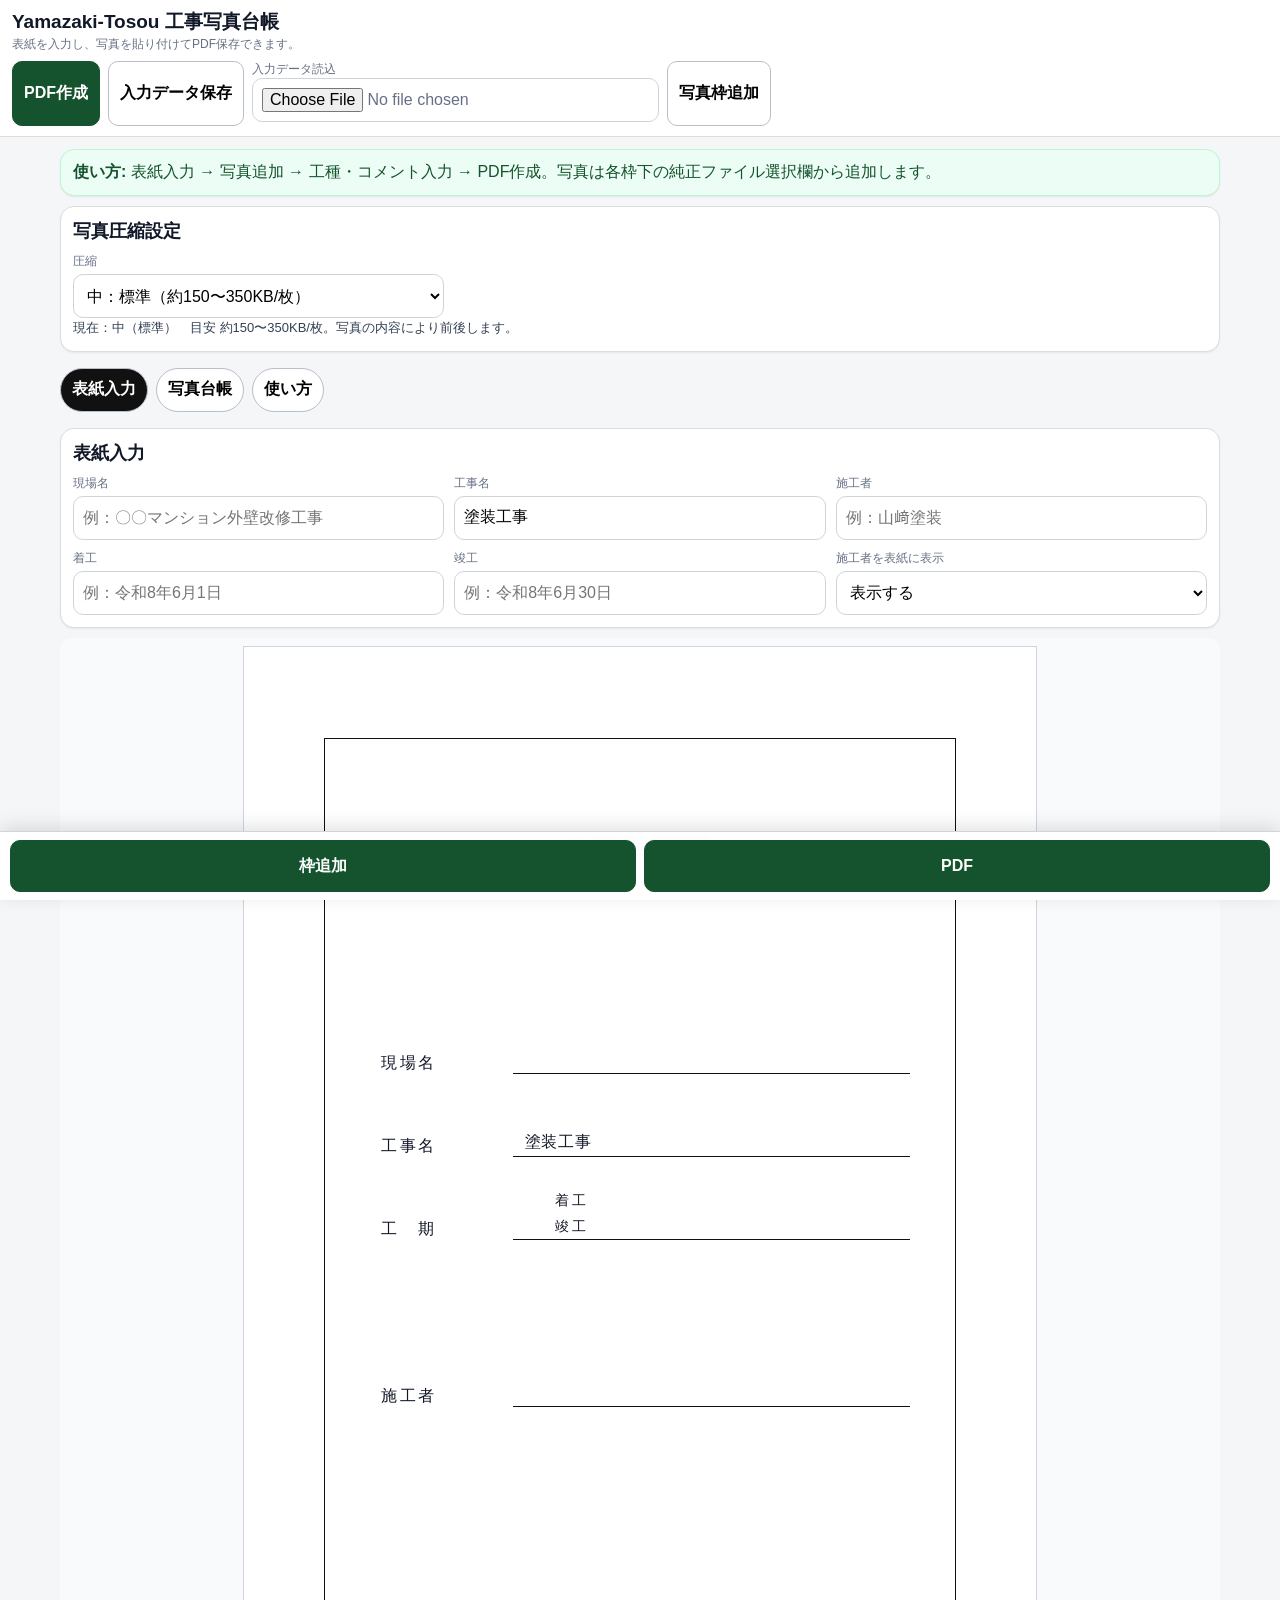
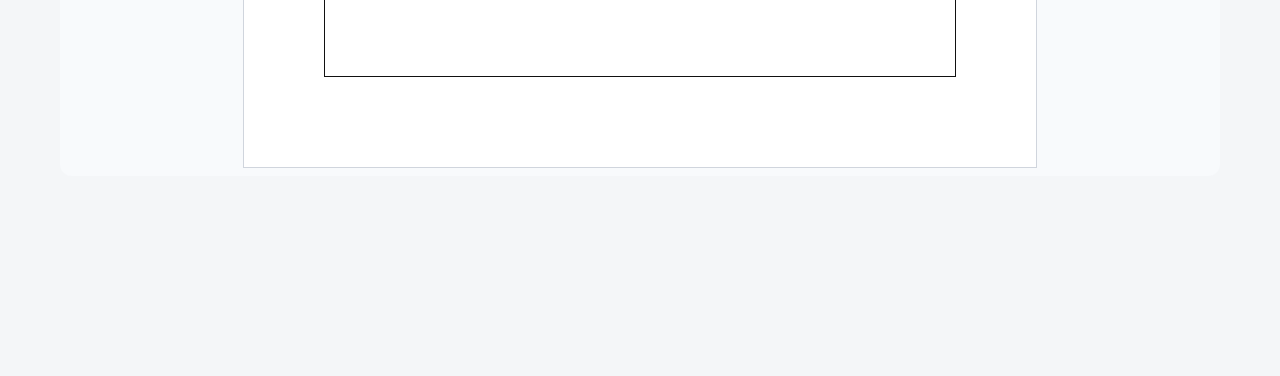
==== index.html @ e4503816 "Use native visible photo inputs for iPad and iPhone" ====
<!doctype html>
<html lang="ja">
<head>
<meta charset="utf-8">
<meta name="viewport" content="width=device-width,initial-scale=1,viewport-fit=cover">
<title>Yamazaki-Tosou 工事写真台帳</title>
<style>
:root{--bg:#f4f6f8;--ink:#111827;--muted:#667085;--line:#111;--green:#14532d;--red:#7f1d1d;--paper:#fff;--safe-top:env(safe-area-inset-top);--safe-bottom:env(safe-area-inset-bottom)}
*{box-sizing:border-box}html{-webkit-text-size-adjust:100%}body{margin:0;background:var(--bg);color:var(--ink);font-family:-apple-system,BlinkMacSystemFont,'Segoe UI','Yu Gothic','YuGothic','Hiragino Kaku Gothic ProN',Meiryo,sans-serif;padding-bottom:calc(78px + var(--safe-bottom))}button,input,select{font:inherit;font-size:16px!important;min-height:44px;border-radius:10px}button{border:1px solid #b8bec8;background:#fff;padding:9px 11px;font-weight:700}.primary{background:var(--green)!important;color:#fff!important;border-color:var(--green)!important}.danger{background:var(--red)!important;color:#fff!important;border-color:var(--red)!important}input,select{width:100%;border:1px solid #cfd4dc;padding:9px;background:#fff}label{font-size:12px;color:var(--muted);display:block;margin:0 0 4px}header{position:sticky;top:0;z-index:30;background:rgba(255,255,255,.96);border-bottom:1px solid #ddd;padding:calc(10px + var(--safe-top)) 12px 10px;backdrop-filter:blur(10px)}h1{font-size:19px;line-height:1.25;margin:0;font-weight:800}.sub{font-size:12px;color:var(--muted);line-height:1.45;margin-top:2px}main{max-width:1180px;margin:12px auto;padding:0 10px 110px}.panel{background:#fff;border:1px solid #ddd;border-radius:14px;padding:12px;margin:10px 0;box-shadow:0 1px 2px #0001}.ok{background:#ecfdf5;border-color:#bbf7d0;color:#14532d}.grid{display:grid;grid-template-columns:repeat(3,1fr);gap:10px}.toolbar{display:flex;gap:8px;flex-wrap:wrap;margin-top:8px}.tabs{display:flex;gap:8px;overflow:auto;padding:6px 0}.tab{white-space:nowrap;border-radius:999px}.tab.active{background:#111;color:#fff}.section{display:none}.section.active{display:block}h2{font-size:18px;margin:0 0 10px}.note{font-size:13px;line-height:1.6;color:#344054}
.cover-preview-wrap{overflow:auto;padding:8px;background:#f8fafc;border-radius:12px}.cover-page{width:210mm;height:297mm;background:var(--paper);margin:0 auto;border:1px solid #d0d5dd;position:relative;padding:24mm 21mm}.cover-inner{height:100%;border:1.4pt solid var(--line);padding:20mm 12mm 12mm;overflow:hidden}.cover-title{text-align:center;font-size:24px;letter-spacing:.32em;font-family:'Yu Mincho','YuMincho','Hiragino Mincho ProN','MS Mincho',serif;font-weight:500;border-bottom:1.4pt solid var(--line);margin:5mm 20mm 18mm;padding-bottom:3mm;white-space:nowrap}.cover-spacer{height:12mm}.cover-row{display:grid;grid-template-columns:38mm minmax(0,1fr);align-items:end;min-height:22mm;font-family:'Yu Mincho','YuMincho','Hiragino Mincho ProN','MS Mincho',serif;font-size:16px;letter-spacing:.16em}.cover-label{padding-left:3mm;white-space:nowrap}.cover-value{border-bottom:1.2pt solid var(--line);min-height:10mm;padding:0 3mm 1.2mm;letter-spacing:.04em;display:flex;align-items:flex-end;line-height:1.18;max-width:100%;overflow:hidden;overflow-wrap:anywhere;word-break:break-word;white-space:normal}.cover-period{display:grid;grid-template-columns:25mm minmax(0,1fr);gap:4mm;align-items:end;width:100%}.cover-sub-label{text-align:center;letter-spacing:.18em;font-size:.9em;padding-top:2.2mm;align-self:end}.cover-contractor{margin-top:22mm}.cover-inner.no-contractor .cover-spacer{height:16mm}.cover-inner.no-contractor .cover-row{min-height:24mm}
.ledger-list{display:grid;gap:12px}.entry-card{background:#fff;border:1px solid #d0d5dd;border-radius:14px;padding:10px;display:grid;grid-template-columns:minmax(280px,1fr) 210px;gap:12px;align-items:stretch}.photo-box{min-height:250px;border:2px dashed #9ca3af;background:#fafafa;display:flex;align-items:center;justify-content:center;text-align:center;color:#667085;position:relative;overflow:hidden;border-radius:10px}.photo-box img{width:100%;height:100%;object-position:center center;display:block}.side-box{border:1.4pt solid var(--line);background:#fff;display:grid;grid-template-rows:42px 46px repeat(5,42px);font-family:'Yu Gothic','YuGothic',Meiryo,sans-serif;overflow:hidden}.side-row{border-bottom:1.1pt solid var(--line);display:grid;align-items:center}.side-row:last-child{border-bottom:0}.side-no{grid-template-columns:54px 1fr}.no-label,.work-label{border-right:1.1pt solid var(--line);padding-left:10px;font-size:17px;height:100%;display:flex;align-items:center}.work-row{grid-template-columns:54px 1fr}.side-box input{border:0;border-radius:0;min-height:0;height:100%;font-size:16px!important;padding:3px 8px}.side-box input.no-input{font-size:20px!important;text-align:center;font-weight:700;padding:0 4px}.note-line{border-bottom:1.1pt dotted #777}.card-footer{grid-column:1/-1;display:grid;grid-template-columns:repeat(6,minmax(95px,1fr));gap:8px;align-items:end}.photo-file label{font-size:12px;color:#344054;font-weight:700;margin-bottom:3px}.photo-file input{font-size:14px!important;min-height:40px;padding:6px;background:#fff}.card-footer button,.card-footer select{font-size:14px!important;min-height:40px;padding:6px 8px}
#printRoot{display:none}.print-page{width:210mm;height:297mm;background:#fff;position:relative;overflow:hidden;page-break-after:always;break-after:page}.print-page:last-child{page-break-after:auto;break-after:auto}.photo-print-page{padding:14mm 14mm 12mm}.print-entry{height:80mm;display:grid;grid-template-columns:1fr 50mm;gap:12mm;align-items:stretch;margin-bottom:9mm}.print-entry:last-child{margin-bottom:0}.print-photo{border:1.4pt solid var(--line);height:100%;display:flex;align-items:center;justify-content:center;overflow:hidden;background:#fff}.print-photo img{width:100%;height:100%;object-position:center center;display:block}.print-info{border:1.4pt solid var(--line);height:100%;display:grid;grid-template-rows:11mm 14mm repeat(5,1fr);font-family:'Yu Gothic','YuGothic',Meiryo,sans-serif}.print-no{border-bottom:1.1pt solid var(--line);font-size:16px;padding:1.8mm 4mm}.print-work{border-bottom:1.1pt double var(--line);display:grid;grid-template-columns:14mm 1fr;align-items:center}.print-work-label{font-size:13px;padding-left:3mm;border-right:1.1pt solid var(--line);height:100%;display:flex;align-items:center}.print-work-text{font-size:13px;text-align:center}.print-line{border-bottom:1.1pt dotted #777;display:flex;align-items:center;justify-content:center;text-align:center;font-size:13px;line-height:1.2;padding:0 2mm;white-space:pre-wrap}.print-line:last-child{border-bottom:0}.bottom-bar{position:fixed;left:0;right:0;bottom:0;z-index:60;display:grid;grid-template-columns:1fr 1fr;gap:8px;padding:8px 10px calc(8px + var(--safe-bottom));background:rgba(255,255,255,.96);border-top:1px solid #d0d5dd;box-shadow:0 -4px 18px rgba(0,0,0,.12);backdrop-filter:blur(10px)}.bottom-bar button{min-height:52px}
@media(max-width:760px){main{max-width:none;margin:8px auto;padding:0 8px 105px}.desktop-only{display:none!important}.grid{grid-template-columns:1fr!important}.panel{padding:10px;margin:8px 0;border-radius:12px}.tabs{position:sticky;top:calc(58px + var(--safe-top));z-index:20;background:var(--bg)}.cover-page{width:100%;height:auto;aspect-ratio:210/297;padding:12px}.cover-inner{padding:22px 12px}.cover-title{font-size:20px;margin:12px 14px 22px;letter-spacing:.22em}.cover-row{font-size:14px;grid-template-columns:76px minmax(0,1fr);min-height:44px}.cover-period{grid-template-columns:54px minmax(0,1fr)}.cover-contractor{margin-top:30px}.entry-card{grid-template-columns:1fr;gap:8px}.photo-box{height:50vh;min-height:280px;max-height:520px}.side-box{grid-template-rows:42px 46px repeat(5,42px)}.card-footer{grid-template-columns:1fr 1fr}.card-footer select{width:100%}}
@media print{@page{size:A4 portrait;margin:0}body{background:#fff!important;padding:0!important;margin:0!important;-webkit-print-color-adjust:exact;print-color-adjust:exact}header,main,.bottom-bar,.no-print{display:none!important}#printRoot{display:block!important}.cover-page{border:0!important;margin:0!important;box-shadow:none!important}}
</style>
</head>
<body>
<header class="no-print"><h1>Yamazaki-Tosou 工事写真台帳</h1><div class="sub">表紙を入力し、写真を貼り付けてPDF保存できます。</div><div class="toolbar desktop-only"><button class="primary" data-global="pdf">PDF作成</button><button data-global="save">入力データ保存</button><label class="filebtn">入力データ読込<input id="jsonInput" type="file" accept="application/json"></label><button data-global="add">写真枠追加</button></div></header>
<main><div class="panel ok no-print"><b>使い方:</b> 表紙入力 → 写真追加 → 工種・コメント入力 → PDF作成。写真は各枠下の純正ファイル選択欄から追加します。</div><div class="panel no-print"><h2>写真圧縮設定</h2><div class="grid"><div><label>圧縮</label><select id="resizePreset"><option value="strong">大：強く圧縮・軽量（約80〜180KB/枚）</option><option value="middle" selected>中：標準（約150〜350KB/枚）</option><option value="light">小：軽く圧縮・画質優先（約300〜700KB/枚）</option></select></div></div><div id="status" class="note"></div></div><div class="tabs no-print"><button class="tab active" data-section="cover">表紙入力</button><button class="tab" data-section="ledger">写真台帳</button><button class="tab" data-section="help">使い方</button></div>
<section id="cover" class="section active"><div class="panel no-print"><h2>表紙入力</h2><div class="grid"><div><label>現場名</label><input id="siteName" placeholder="例：〇〇マンション外壁改修工事"></div><div><label>工事名</label><input id="workName" value="塗装工事"></div><div><label>施工者</label><input id="contractorName" placeholder="例：山﨑塗装"></div><div><label>着工</label><input id="startDate" placeholder="例：令和8年6月1日"></div><div><label>竣工</label><input id="finishDate" placeholder="例：令和8年6月30日"></div><div><label>施工者を表紙に表示</label><select id="showContractor"><option value="yes">表示する</option><option value="no">表示しない</option></select></div></div></div><div class="cover-preview-wrap"><div id="coverPreview" class="cover-page"></div></div></section>
<section id="ledger" class="section"><div class="panel no-print"><div class="toolbar"><button class="primary" data-global="add">写真枠追加</button><button data-global="renumber">No.振り直し</button></div></div><div id="ledgerList" class="ledger-list"></div></section><section id="help" class="section"><div class="panel"><h2>使い方</h2><p class="note">写真追加は、iPhone/iPadで一番安定する純正ファイル選択欄をそのまま表示しています。選択後に画面へ反映されない場合は、ページを再読み込みしてから再度選択してください。</p></div></section></main>
<div class="bottom-bar no-print"><button class="primary" data-global="add">枠追加</button><button class="primary" data-global="pdf">PDF</button></div><div id="printRoot"></div>
<script>
const NOTE_LINES=5,PRESETS={strong:{label:'大（強く圧縮・軽量）',maxW:1000,maxH:1000,quality:.68,guide:'約80〜180KB/枚'},middle:{label:'中（標準）',maxW:1400,maxH:1400,quality:.78,guide:'約150〜350KB/枚'},light:{label:'小（軽く圧縮・画質優先）',maxW:1800,maxH:1800,quality:.86,guide:'約300〜700KB/枚'}};let entries=[1,2,3].map(n=>({no:String(n),work_type:'',notes:Array(NOTE_LINES).fill(''),image:'',fit:'cover'}));const $=id=>document.getElementById(id),v=id=>$(id)?.value||'',esc=s=>String(s||'').replace(/[&<>"]/g,m=>({'&':'&amp;','<':'&lt;','>':'&gt;','"':'&quot;'}[m]));
function status(m){$('status').textContent=m}function ymd(){const d=new Date();return d.getFullYear()+String(d.getMonth()+1).padStart(2,'0')+String(d.getDate()).padStart(2,'0')}function bytes(n){const kb=n/1024;return kb<1024?Math.round(kb)+'KB':(kb/1024).toFixed(1)+'MB'}function dataBytes(d){const b=d.split(',')[1]||'';return Math.round(b.length*3/4)}function preset(){return PRESETS[v('resizePreset')||'middle']||PRESETS.middle}function updatePreset(){const p=preset();status('現在：'+p.label+'　目安 '+p.guide+'。写真の内容により前後します。')}
function getCover(){return{siteName:v('siteName'),workName:v('workName'),startDate:v('startDate'),finishDate:v('finishDate'),contractorName:v('contractorName'),showContractor:v('showContractor')}}function coverHtml(c){const show=c.showContractor!=='no';return `<div class="cover-inner ${show?'':'no-contractor'}"><div class="cover-title">工事写真帳</div><div class="cover-spacer"></div><div class="cover-row"><div class="cover-label">現場名</div><div class="cover-value">${esc(c.siteName)}</div></div><div class="cover-row"><div class="cover-label">工事名</div><div class="cover-value">${esc(c.workName)}</div></div><div class="cover-row"><div class="cover-label">工　期</div><div class="cover-value"><div style="width:100%"><div class="cover-period"><div class="cover-sub-label">着工</div><div>${esc(c.startDate)}</div></div><div class="cover-period"><div class="cover-sub-label">竣工</div><div>${esc(c.finishDate)}</div></div></div></div></div>${show?`<div class="cover-row cover-contractor"><div class="cover-label">施工者</div><div class="cover-value">${esc(c.contractorName)}</div></div>`:''}</div>`}function renderCover(){$('coverPreview').innerHTML=coverHtml(getCover())}
function placeholder(){return '<div>下のファイル選択から写真追加</div>'}function imgTag(src,fit){return `<img src="${src}" style="object-fit:${fit||'cover'}">`}function sync(){entries=[...document.querySelectorAll('.entry-card')].map((c,i)=>{const img=c.querySelector('.photo-box img'),notes=[...c.querySelectorAll('.note-input')].map(x=>x.value||'');while(notes.length<NOTE_LINES)notes.push('');return{no:c.querySelector('.no-input')?.value||String(i+1),work_type:c.querySelector('.work-input')?.value||'',notes:notes.slice(0,NOTE_LINES),image:img?img.src:'',fit:c.dataset.fit||'cover'}})}function syncSafe(){if(document.querySelectorAll('.entry-card').length)sync()}
function side(e){let ns='';for(let i=0;i<NOTE_LINES;i++)ns+=`<div class="side-row note-line"><input class="note-input" value="${esc((e.notes||[])[i]||'')}" placeholder="自由入力"></div>`;return `<div class="side-box"><div class="side-row side-no"><div class="no-label">No.</div><input class="no-input" value="${esc(e.no||'')}"></div><div class="side-row work-row"><div class="work-label">工種</div><input class="work-input" value="${esc(e.work_type||'')}"></div>${ns}</div>`}function card(e,i){return `<div class="entry-card" data-index="${i}" data-fit="${e.fit||'cover'}"><div class="photo-box">${e.image?imgTag(e.image,e.fit||'cover'):placeholder()}</div>${side(e)}<div class="card-footer no-print"><div class="photo-file"><label>写真追加</label><input class="photo-input" type="file" accept="image/*" data-index="${i}"></div><div class="photo-file"><label>カメラ</label><input class="photo-input" type="file" accept="image/*" capture="environment" data-index="${i}"></div><button data-action="delphoto" data-index="${i}">写真削除</button><button data-action="delcomment" data-index="${i}">コメント削除</button><button class="danger" data-action="delcard" data-index="${i}">枠削除</button><select data-action="fit" data-index="${i}"><option value="cover" ${(e.fit||'cover')==='cover'?'selected':''}>枠いっぱい</option><option value="contain" ${(e.fit||'cover')==='contain'?'selected':''}>全体表示</option></select></div></div>`}
function renderLedger(){$('ledgerList').innerHTML=entries.map(card).join('');updateCount()}function addEntry(){syncSafe();entries.push({no:String(entries.length+1),work_type:'',notes:Array(NOTE_LINES).fill(''),image:'',fit:'cover'});renderLedger();setTimeout(()=>document.querySelectorAll('.entry-card')[entries.length-1]?.scrollIntoView({behavior:'smooth',block:'center'}),30)}function renumber(){syncSafe();entries.forEach((e,i)=>e.no=String(i+1));renderLedger();status('No.を振り直しました。')}function updateCount(){const c=entries.filter(e=>e.image).length;if(c)status('写真 '+c+'枚 / 写真ページ '+Math.ceil(c/3)+'ページ')}
function loadImage(file,i){syncSafe();const p=preset(),before=file.size,r=new FileReader();r.onload=()=>{const im=new Image();im.onload=()=>{let w=im.width,h=im.height,ra=Math.min(1,p.maxW/w,p.maxH/h);w=Math.max(1,Math.round(w*ra));h=Math.max(1,Math.round(h*ra));const ca=document.createElement('canvas');ca.width=w;ca.height=h;ca.getContext('2d').drawImage(im,0,0,w,h);const data=ca.toDataURL('image/jpeg',p.quality);entries[i].image=data;renderLedger();status('取込前 '+bytes(before)+' → 取込後 約'+bytes(dataBytes(data))+'（'+p.label+'）')};im.onerror=()=>alert('写真を読み込めませんでした。');im.src=r.result};r.readAsDataURL(file)}function delPhoto(i){syncSafe();entries[i].image='';renderLedger();status('写真を削除しました。')}function delComment(i){syncSafe();entries[i].notes=Array(NOTE_LINES).fill('');renderLedger();status('コメントを削除しました。')}function delCard(i){syncSafe();if(!confirm('この写真枠を削除します。よろしいですか？'))return;entries.splice(Number(i),1);if(entries.length===0)entries.push({no:'1',work_type:'',notes:Array(NOTE_LINES).fill(''),image:'',fit:'cover'});entries.forEach((e,j)=>e.no=String(j+1));renderLedger();status('枠を削除しました。')}function setFit(i,fit){syncSafe();entries[i].fit=fit;renderLedger();status('表示方法を変更しました。')}
function exportJson(){syncSafe();const data={cover:getCover(),compression:v('resizePreset')||'middle',entries};const site=(data.cover.siteName||'現場名未入力').replace(/[\\/:*?"<>|\s]+/g,'_');download(new Blob([JSON.stringify(data,null,2)],{type:'application/json'}),site+'_工事写真台帳_入力データ_'+ymd()+'.json');status('入力データを保存しました。')}function download(blob,name){const a=document.createElement('a');a.href=URL.createObjectURL(blob);a.download=name;document.body.appendChild(a);a.click();setTimeout(()=>{URL.revokeObjectURL(a.href);a.remove()},600)}function importJson(ev){const f=ev.target.files[0];if(!f)return;if(!confirm('現在の入力内容を読み込むデータで上書きします。よろしいですか？'))return;const r=new FileReader();r.onload=()=>{try{const d=JSON.parse(r.result),c=d.cover||{};['siteName','workName','startDate','finishDate','contractorName','showContractor'].forEach(k=>{if($(k))$(k).value=c[k]||''});if(d.compression&&PRESETS[d.compression])$('resizePreset').value=d.compression;entries=(Array.isArray(d.entries)&&d.entries.length?d.entries:entries).map((e,i)=>{let n=Array.isArray(e.notes)?e.notes.slice(0,NOTE_LINES):[];while(n.length<NOTE_LINES)n.push('');return{no:e.no||String(i+1),work_type:e.work_type||'',notes:n,image:e.image||'',fit:e.fit||'cover'}});renderLedger();renderCover();updatePreset();status('入力データを読み込みました。')}catch(e){alert('入力データを読み込めませんでした: '+(e.message||e))}};r.readAsText(f);ev.target.value=''}
function printEntry(e){const row=document.createElement('div');row.className='print-entry';const ph=document.createElement('div');ph.className='print-photo';ph.innerHTML=imgTag(e.image,e.fit||'cover');const info=document.createElement('div');info.className='print-info';info.innerHTML=`<div class="print-no">No.　${esc(e.no)}</div><div class="print-work"><div class="print-work-label">工種</div><div class="print-work-text">${esc(e.work_type)}</div></div>`;for(let i=0;i<NOTE_LINES;i++){const line=document.createElement('div');line.className='print-line';line.textContent=(e.notes&&e.notes[i])||'';info.appendChild(line)}row.appendChild(ph);row.appendChild(info);return row}function buildPrint(){syncSafe();const root=$('printRoot');root.innerHTML='';const cover=document.createElement('div');cover.className='print-page cover-page';cover.innerHTML=coverHtml(getCover());root.appendChild(cover);const photos=entries.filter(e=>e.image);for(let i=0;i<photos.length;i+=3){const page=document.createElement('div');page.className='print-page photo-print-page';photos.slice(i,i+3).forEach(e=>page.appendChild(printEntry(e)));root.appendChild(page)}return photos.length}function printPdf(){const pc=buildPrint();if(pc===0&&!confirm('写真が1枚も入っていません。表紙のみでPDF作成しますか？'))return;const pp=Math.ceil(pc/3),total=1+pp,site=(v('siteName')||'現場名未入力').replace(/[\\/:*?"<>|\s]+/g,'_'),name=site+'_工事写真台帳_'+ymd();const msg=`PDF作成前確認

表紙：1ページ
写真枚数：${pc}枚
写真ページ：${pp}ページ
合計：${total}ページ
保存候補名：${name}

この内容でPDF作成しますか？`;if(!confirm(msg))return;const old=document.title;document.title=name;setTimeout(()=>{window.print();setTimeout(()=>document.title=old,800)},150)}
document.addEventListener('click',e=>{const s=e.target.closest('[data-section]');if(s){document.querySelectorAll('.section').forEach(x=>x.classList.remove('active'));$(s.dataset.section).classList.add('active');document.querySelectorAll('.tab').forEach(x=>x.classList.remove('active'));s.classList.add('active')}const g=e.target.closest('[data-global]');if(g){const a=g.dataset.global;if(a==='add')addEntry();if(a==='pdf')printPdf();if(a==='save')exportJson();if(a==='renumber')renumber()}});$('ledgerList').addEventListener('click',e=>{const b=e.target.closest('[data-action]');if(!b)return;const i=Number(b.dataset.index),a=b.dataset.action;if(a==='delphoto')delPhoto(i);if(a==='delcomment')delComment(i);if(a==='delcard')delCard(i)});$('ledgerList').addEventListener('change',e=>{const file=e.target.closest('.photo-input');if(file){const i=Number(file.dataset.index);if(file.files&&file.files[0])loadImage(file.files[0],i);file.value='';return}const x=e.target.closest('select[data-action="fit"]');if(x)setFit(Number(x.dataset.index),x.value)});['siteName','workName','startDate','finishDate','contractorName'].forEach(id=>$(id).addEventListener('input',renderCover));$('showContractor').addEventListener('change',renderCover);$('resizePreset').addEventListener('change',updatePreset);$('jsonInput').addEventListener('change',importJson);updatePreset();renderCover();renderLedger();
</script>
</body>
</html>
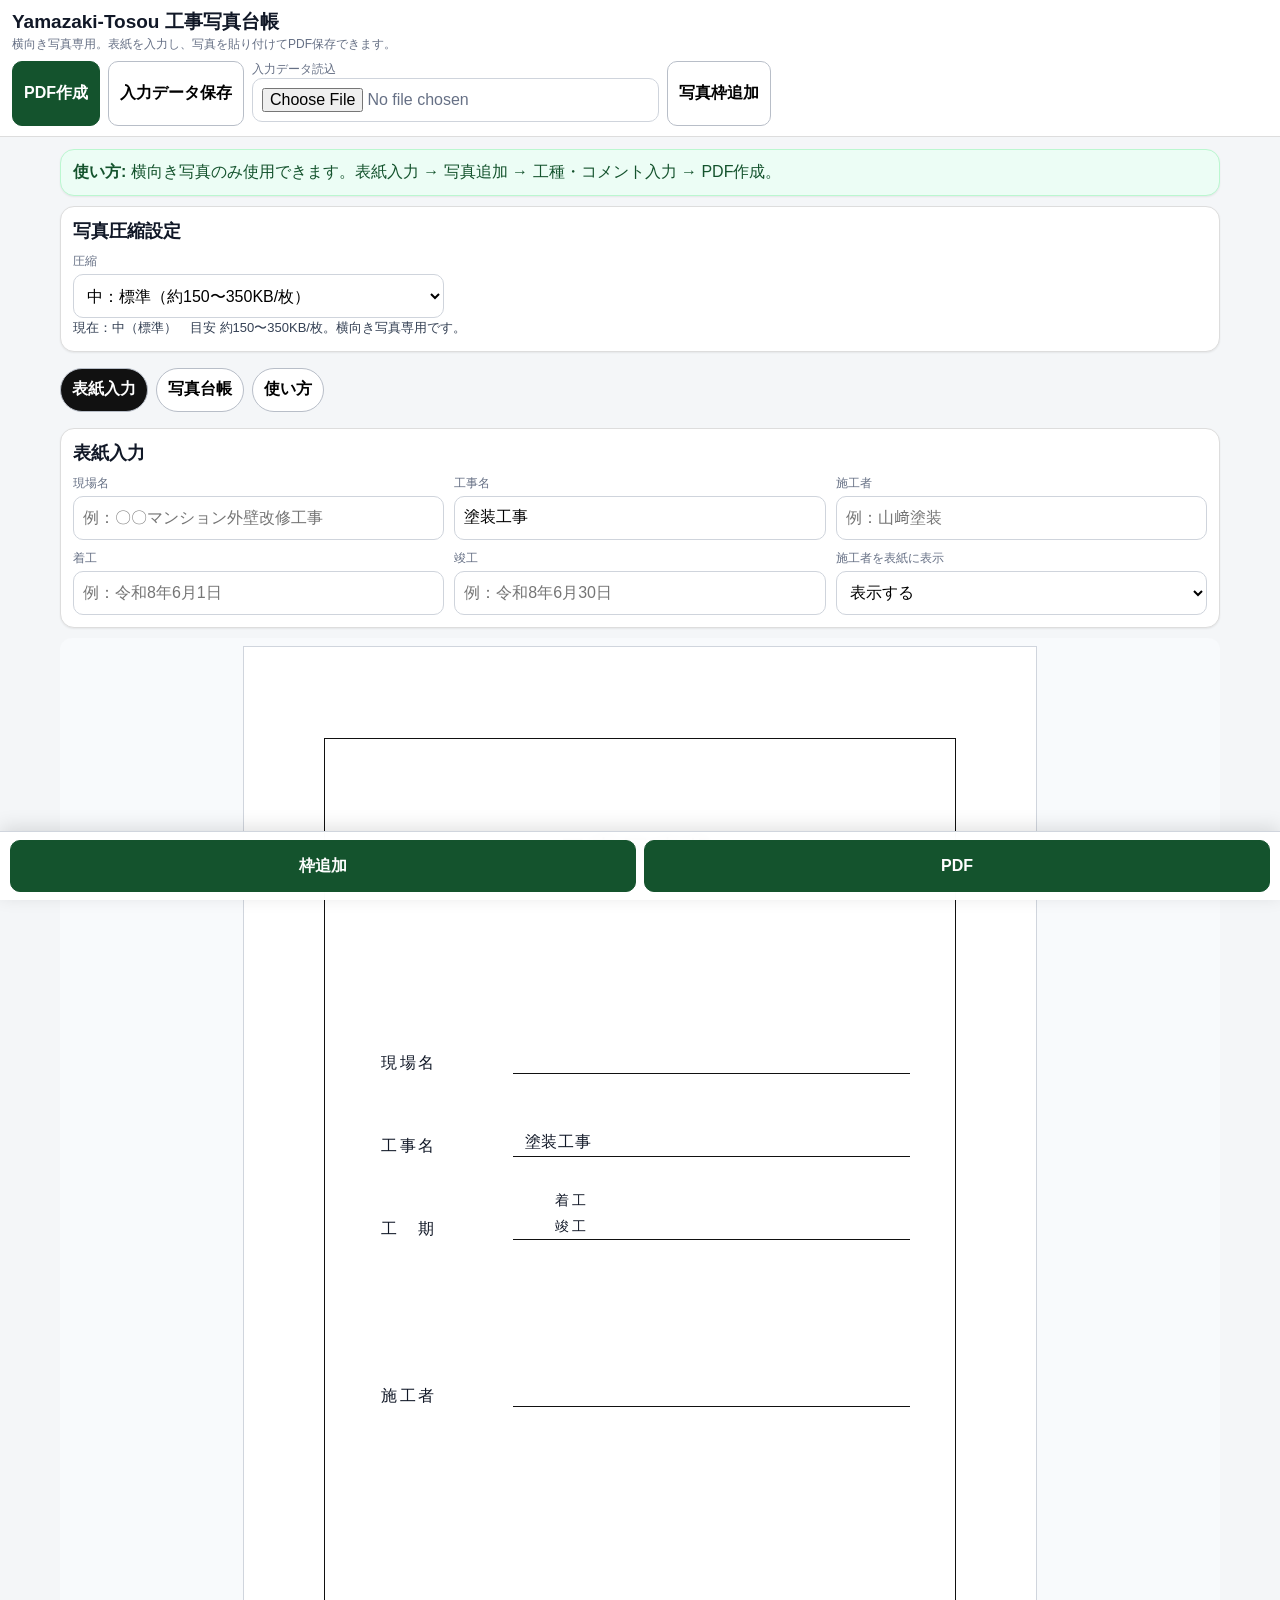
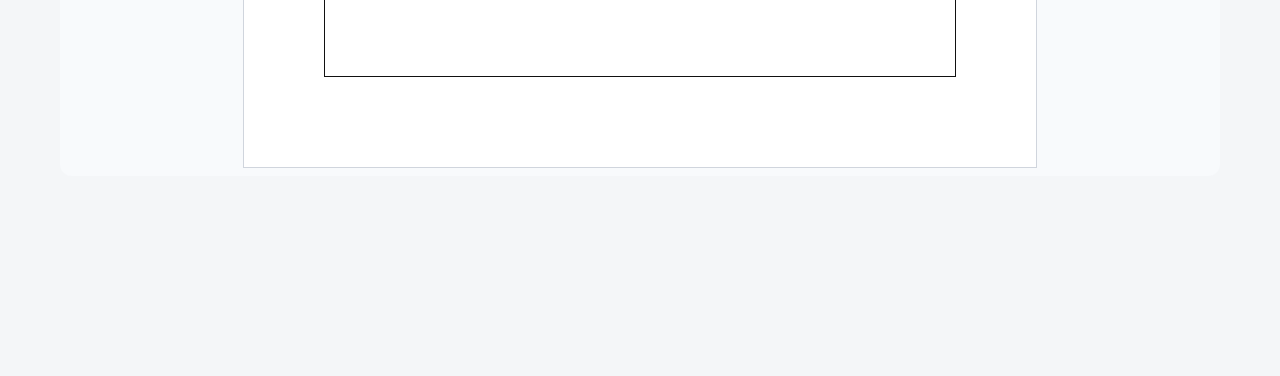
==== commit 8875ee11: "Simplify photo controls and enforce landscape photos" ====
--- a/index.html
+++ b/index.html
@@ -8,28 +8,28 @@
 :root{--bg:#f4f6f8;--ink:#111827;--muted:#667085;--line:#111;--green:#14532d;--red:#7f1d1d;--paper:#fff;--safe-top:env(safe-area-inset-top);--safe-bottom:env(safe-area-inset-bottom)}
 *{box-sizing:border-box}html{-webkit-text-size-adjust:100%}body{margin:0;background:var(--bg);color:var(--ink);font-family:-apple-system,BlinkMacSystemFont,'Segoe UI','Yu Gothic','YuGothic','Hiragino Kaku Gothic ProN',Meiryo,sans-serif;padding-bottom:calc(78px + var(--safe-bottom))}button,input,select{font:inherit;font-size:16px!important;min-height:44px;border-radius:10px}button{border:1px solid #b8bec8;background:#fff;padding:9px 11px;font-weight:700}.primary{background:var(--green)!important;color:#fff!important;border-color:var(--green)!important}.danger{background:var(--red)!important;color:#fff!important;border-color:var(--red)!important}input,select{width:100%;border:1px solid #cfd4dc;padding:9px;background:#fff}label{font-size:12px;color:var(--muted);display:block;margin:0 0 4px}header{position:sticky;top:0;z-index:30;background:rgba(255,255,255,.96);border-bottom:1px solid #ddd;padding:calc(10px + var(--safe-top)) 12px 10px;backdrop-filter:blur(10px)}h1{font-size:19px;line-height:1.25;margin:0;font-weight:800}.sub{font-size:12px;color:var(--muted);line-height:1.45;margin-top:2px}main{max-width:1180px;margin:12px auto;padding:0 10px 110px}.panel{background:#fff;border:1px solid #ddd;border-radius:14px;padding:12px;margin:10px 0;box-shadow:0 1px 2px #0001}.ok{background:#ecfdf5;border-color:#bbf7d0;color:#14532d}.grid{display:grid;grid-template-columns:repeat(3,1fr);gap:10px}.toolbar{display:flex;gap:8px;flex-wrap:wrap;margin-top:8px}.tabs{display:flex;gap:8px;overflow:auto;padding:6px 0}.tab{white-space:nowrap;border-radius:999px}.tab.active{background:#111;color:#fff}.section{display:none}.section.active{display:block}h2{font-size:18px;margin:0 0 10px}.note{font-size:13px;line-height:1.6;color:#344054}
 .cover-preview-wrap{overflow:auto;padding:8px;background:#f8fafc;border-radius:12px}.cover-page{width:210mm;height:297mm;background:var(--paper);margin:0 auto;border:1px solid #d0d5dd;position:relative;padding:24mm 21mm}.cover-inner{height:100%;border:1.4pt solid var(--line);padding:20mm 12mm 12mm;overflow:hidden}.cover-title{text-align:center;font-size:24px;letter-spacing:.32em;font-family:'Yu Mincho','YuMincho','Hiragino Mincho ProN','MS Mincho',serif;font-weight:500;border-bottom:1.4pt solid var(--line);margin:5mm 20mm 18mm;padding-bottom:3mm;white-space:nowrap}.cover-spacer{height:12mm}.cover-row{display:grid;grid-template-columns:38mm minmax(0,1fr);align-items:end;min-height:22mm;font-family:'Yu Mincho','YuMincho','Hiragino Mincho ProN','MS Mincho',serif;font-size:16px;letter-spacing:.16em}.cover-label{padding-left:3mm;white-space:nowrap}.cover-value{border-bottom:1.2pt solid var(--line);min-height:10mm;padding:0 3mm 1.2mm;letter-spacing:.04em;display:flex;align-items:flex-end;line-height:1.18;max-width:100%;overflow:hidden;overflow-wrap:anywhere;word-break:break-word;white-space:normal}.cover-period{display:grid;grid-template-columns:25mm minmax(0,1fr);gap:4mm;align-items:end;width:100%}.cover-sub-label{text-align:center;letter-spacing:.18em;font-size:.9em;padding-top:2.2mm;align-self:end}.cover-contractor{margin-top:22mm}.cover-inner.no-contractor .cover-spacer{height:16mm}.cover-inner.no-contractor .cover-row{min-height:24mm}
-.ledger-list{display:grid;gap:12px}.entry-card{background:#fff;border:1px solid #d0d5dd;border-radius:14px;padding:10px;display:grid;grid-template-columns:minmax(280px,1fr) 210px;gap:12px;align-items:stretch}.photo-box{min-height:250px;border:2px dashed #9ca3af;background:#fafafa;display:flex;align-items:center;justify-content:center;text-align:center;color:#667085;position:relative;overflow:hidden;border-radius:10px}.photo-box img{width:100%;height:100%;object-position:center center;display:block}.side-box{border:1.4pt solid var(--line);background:#fff;display:grid;grid-template-rows:42px 46px repeat(5,42px);font-family:'Yu Gothic','YuGothic',Meiryo,sans-serif;overflow:hidden}.side-row{border-bottom:1.1pt solid var(--line);display:grid;align-items:center}.side-row:last-child{border-bottom:0}.side-no{grid-template-columns:54px 1fr}.no-label,.work-label{border-right:1.1pt solid var(--line);padding-left:10px;font-size:17px;height:100%;display:flex;align-items:center}.work-row{grid-template-columns:54px 1fr}.side-box input{border:0;border-radius:0;min-height:0;height:100%;font-size:16px!important;padding:3px 8px}.side-box input.no-input{font-size:20px!important;text-align:center;font-weight:700;padding:0 4px}.note-line{border-bottom:1.1pt dotted #777}.card-footer{grid-column:1/-1;display:grid;grid-template-columns:repeat(6,minmax(95px,1fr));gap:8px;align-items:end}.photo-file label{font-size:12px;color:#344054;font-weight:700;margin-bottom:3px}.photo-file input{font-size:14px!important;min-height:40px;padding:6px;background:#fff}.card-footer button,.card-footer select{font-size:14px!important;min-height:40px;padding:6px 8px}
-#printRoot{display:none}.print-page{width:210mm;height:297mm;background:#fff;position:relative;overflow:hidden;page-break-after:always;break-after:page}.print-page:last-child{page-break-after:auto;break-after:auto}.photo-print-page{padding:14mm 14mm 12mm}.print-entry{height:80mm;display:grid;grid-template-columns:1fr 50mm;gap:12mm;align-items:stretch;margin-bottom:9mm}.print-entry:last-child{margin-bottom:0}.print-photo{border:1.4pt solid var(--line);height:100%;display:flex;align-items:center;justify-content:center;overflow:hidden;background:#fff}.print-photo img{width:100%;height:100%;object-position:center center;display:block}.print-info{border:1.4pt solid var(--line);height:100%;display:grid;grid-template-rows:11mm 14mm repeat(5,1fr);font-family:'Yu Gothic','YuGothic',Meiryo,sans-serif}.print-no{border-bottom:1.1pt solid var(--line);font-size:16px;padding:1.8mm 4mm}.print-work{border-bottom:1.1pt double var(--line);display:grid;grid-template-columns:14mm 1fr;align-items:center}.print-work-label{font-size:13px;padding-left:3mm;border-right:1.1pt solid var(--line);height:100%;display:flex;align-items:center}.print-work-text{font-size:13px;text-align:center}.print-line{border-bottom:1.1pt dotted #777;display:flex;align-items:center;justify-content:center;text-align:center;font-size:13px;line-height:1.2;padding:0 2mm;white-space:pre-wrap}.print-line:last-child{border-bottom:0}.bottom-bar{position:fixed;left:0;right:0;bottom:0;z-index:60;display:grid;grid-template-columns:1fr 1fr;gap:8px;padding:8px 10px calc(8px + var(--safe-bottom));background:rgba(255,255,255,.96);border-top:1px solid #d0d5dd;box-shadow:0 -4px 18px rgba(0,0,0,.12);backdrop-filter:blur(10px)}.bottom-bar button{min-height:52px}
-@media(max-width:760px){main{max-width:none;margin:8px auto;padding:0 8px 105px}.desktop-only{display:none!important}.grid{grid-template-columns:1fr!important}.panel{padding:10px;margin:8px 0;border-radius:12px}.tabs{position:sticky;top:calc(58px + var(--safe-top));z-index:20;background:var(--bg)}.cover-page{width:100%;height:auto;aspect-ratio:210/297;padding:12px}.cover-inner{padding:22px 12px}.cover-title{font-size:20px;margin:12px 14px 22px;letter-spacing:.22em}.cover-row{font-size:14px;grid-template-columns:76px minmax(0,1fr);min-height:44px}.cover-period{grid-template-columns:54px minmax(0,1fr)}.cover-contractor{margin-top:30px}.entry-card{grid-template-columns:1fr;gap:8px}.photo-box{height:50vh;min-height:280px;max-height:520px}.side-box{grid-template-rows:42px 46px repeat(5,42px)}.card-footer{grid-template-columns:1fr 1fr}.card-footer select{width:100%}}
-@media print{@page{size:A4 portrait;margin:0}body{background:#fff!important;padding:0!important;margin:0!important;-webkit-print-color-adjust:exact;print-color-adjust:exact}header,main,.bottom-bar,.no-print{display:none!important}#printRoot{display:block!important}.cover-page{border:0!important;margin:0!important;box-shadow:none!important}}
+.ledger-list{display:grid;gap:12px}.entry-card{background:#fff;border:1px solid #d0d5dd;border-radius:14px;padding:10px;display:grid;grid-template-columns:minmax(280px,1fr) 210px;gap:12px;align-items:stretch}.photo-box{border:2px dashed #9ca3af;background:#fafafa;display:flex;align-items:center;justify-content:center;text-align:center;color:#667085;position:relative;overflow:hidden;border-radius:10px;aspect-ratio:16/9;min-height:220px}.photo-box img{width:100%;height:100%;object-fit:cover;object-position:center center;display:block}.side-box{border:1.4pt solid var(--line);background:#fff;display:grid;grid-template-rows:42px 46px repeat(4,42px);font-family:'Yu Gothic','YuGothic',Meiryo,sans-serif;overflow:hidden}.side-row{border-bottom:1.1pt solid var(--line);display:grid;align-items:center}.side-row:last-child{border-bottom:0}.side-no{grid-template-columns:54px 1fr}.no-label,.work-label{border-right:1.1pt solid var(--line);padding-left:10px;font-size:17px;height:100%;display:flex;align-items:center}.work-row{grid-template-columns:54px 1fr}.side-box input{border:0;border-radius:0;min-height:0;height:100%;font-size:16px!important;padding:3px 8px}.side-box input.no-input{font-size:20px!important;text-align:center;font-weight:700;padding:0 4px}.note-line{border-bottom:1.1pt dotted #777}.card-footer{grid-column:1/-1;display:grid;grid-template-columns:2fr 1fr 1fr 1fr;gap:8px;align-items:end}.photo-file label{font-size:12px;color:#344054;font-weight:700;margin-bottom:3px}.photo-file input{font-size:14px!important;min-height:40px;padding:6px;background:#fff}.card-footer button{font-size:14px!important;min-height:40px;padding:6px 8px}
+#printRoot{display:none}.print-page{width:210mm;height:297mm;background:#fff;position:relative;overflow:hidden;page-break-after:always;break-after:page}.print-page:last-child{page-break-after:auto;break-after:auto}.photo-print-page{padding:14mm 14mm 12mm}.print-entry{height:80mm;display:grid;grid-template-columns:1fr 50mm;gap:12mm;align-items:stretch;margin-bottom:9mm}.print-entry:last-child{margin-bottom:0}.print-photo{border:1.4pt solid var(--line);height:100%;display:flex;align-items:center;justify-content:center;overflow:hidden;background:#fff}.print-photo img{width:100%;height:100%;object-fit:cover;object-position:center center;display:block}.print-info{border:1.4pt solid var(--line);height:100%;display:grid;grid-template-rows:11mm 14mm repeat(4,1fr);font-family:'Yu Gothic','YuGothic',Meiryo,sans-serif}.print-no{border-bottom:1.1pt solid var(--line);font-size:16px;padding:1.8mm 4mm}.print-work{border-bottom:1.1pt double var(--line);display:grid;grid-template-columns:14mm 1fr;align-items:center}.print-work-label{font-size:13px;padding-left:3mm;border-right:1.1pt solid var(--line);height:100%;display:flex;align-items:center}.print-work-text{font-size:13px;text-align:center}.print-line{border-bottom:1.1pt dotted #777;display:flex;align-items:center;justify-content:center;text-align:center;font-size:13px;line-height:1.2;padding:0 2mm;white-space:pre-wrap}.print-line:last-child{border-bottom:0}.bottom-bar{position:fixed;left:0;right:0;bottom:0;z-index:60;display:grid;grid-template-columns:1fr 1fr;gap:8px;padding:8px 10px calc(8px + var(--safe-bottom));background:rgba(255,255,255,.96);border-top:1px solid #d0d5dd;box-shadow:0 -4px 18px rgba(0,0,0,.12);backdrop-filter:blur(10px)}.bottom-bar button{min-height:52px}
+@media(max-width:760px){main{max-width:none;margin:8px auto;padding:0 8px 105px}.desktop-only{display:none!important}.grid{grid-template-columns:1fr!important}.panel{padding:10px;margin:8px 0;border-radius:12px}.tabs{position:sticky;top:calc(58px + var(--safe-top));z-index:20;background:var(--bg)}.cover-page{width:100%;height:auto;aspect-ratio:210/297;padding:12px}.cover-inner{padding:22px 12px}.cover-title{font-size:20px;margin:12px 14px 22px;letter-spacing:.22em}.cover-row{font-size:14px;grid-template-columns:76px minmax(0,1fr);min-height:44px}.cover-period{grid-template-columns:54px minmax(0,1fr)}.cover-contractor{margin-top:30px}.entry-card{grid-template-columns:1fr;gap:8px}.photo-box{min-height:190px}.side-box{grid-template-rows:42px 46px repeat(4,42px)}.card-footer{grid-template-columns:1fr 1fr}.photo-file{grid-column:1/-1}}
+@media print{@page{size:A4 portrait;margin:10mm 8mm 14mm 8mm}html,body{background:#fff!important;margin:0!important;padding:0!important;width:auto!important;height:auto!important;-webkit-print-color-adjust:exact;print-color-adjust:exact}header,main,.bottom-bar,.no-print{display:none!important}#printRoot{display:block!important;width:100%!important;margin:0!important;padding:0!important}.print-page{width:100%!important;height:205mm!important;min-height:0!important;margin:0 auto!important;padding:0!important;border:0!important;overflow:hidden!important;page-break-after:always;break-after:page}.print-page:last-child{page-break-after:auto!important;break-after:auto!important}.cover-page{width:100%!important;height:205mm!important;aspect-ratio:auto!important;padding:0!important;background:#fff!important}.cover-inner{height:100%!important;padding:11mm 9mm 8mm!important}.cover-title{font-size:17px!important;margin:3mm 16mm 11mm!important;padding-bottom:3mm!important}.cover-spacer{height:8mm!important}.cover-row{font-size:11.5px!important;min-height:15mm!important;grid-template-columns:24mm minmax(0,1fr)!important}.cover-value{min-height:7mm!important}.cover-period{grid-template-columns:17mm minmax(0,1fr)!important}.cover-contractor{margin-top:10mm!important}.photo-print-page{height:205mm!important;padding:0!important;display:flex!important;flex-direction:column!important;justify-content:space-between!important}.print-entry{height:60mm!important;grid-template-columns:1fr 42mm!important;gap:6mm!important;margin:0!important}.print-photo{height:100%!important}.print-info{grid-template-rows:8mm 10mm repeat(4,1fr)!important}.print-no{font-size:11px!important;padding:1mm 2.2mm!important}.print-work{grid-template-columns:10mm 1fr!important}.print-work-label,.print-work-text,.print-line{font-size:9.5px!important}.print-line{padding:0 1mm!important}}
 </style>
 </head>
 <body>
-<header class="no-print"><h1>Yamazaki-Tosou 工事写真台帳</h1><div class="sub">表紙を入力し、写真を貼り付けてPDF保存できます。</div><div class="toolbar desktop-only"><button class="primary" data-global="pdf">PDF作成</button><button data-global="save">入力データ保存</button><label class="filebtn">入力データ読込<input id="jsonInput" type="file" accept="application/json"></label><button data-global="add">写真枠追加</button></div></header>
-<main><div class="panel ok no-print"><b>使い方:</b> 表紙入力 → 写真追加 → 工種・コメント入力 → PDF作成。写真は各枠下の純正ファイル選択欄から追加します。</div><div class="panel no-print"><h2>写真圧縮設定</h2><div class="grid"><div><label>圧縮</label><select id="resizePreset"><option value="strong">大：強く圧縮・軽量（約80〜180KB/枚）</option><option value="middle" selected>中：標準（約150〜350KB/枚）</option><option value="light">小：軽く圧縮・画質優先（約300〜700KB/枚）</option></select></div></div><div id="status" class="note"></div></div><div class="tabs no-print"><button class="tab active" data-section="cover">表紙入力</button><button class="tab" data-section="ledger">写真台帳</button><button class="tab" data-section="help">使い方</button></div>
+<header class="no-print"><h1>Yamazaki-Tosou 工事写真台帳</h1><div class="sub">横向き写真専用。表紙を入力し、写真を貼り付けてPDF保存できます。</div><div class="toolbar desktop-only"><button class="primary" data-global="pdf">PDF作成</button><button data-global="save">入力データ保存</button><label class="filebtn">入力データ読込<input id="jsonInput" type="file" accept="application/json"></label><button data-global="add">写真枠追加</button></div></header>
+<main><div class="panel ok no-print"><b>使い方:</b> 横向き写真のみ使用できます。表紙入力 → 写真追加 → 工種・コメント入力 → PDF作成。</div><div class="panel no-print"><h2>写真圧縮設定</h2><div class="grid"><div><label>圧縮</label><select id="resizePreset"><option value="strong">大：強く圧縮・軽量（約80〜180KB/枚）</option><option value="middle" selected>中：標準（約150〜350KB/枚）</option><option value="light">小：軽く圧縮・画質優先（約300〜700KB/枚）</option></select></div></div><div id="status" class="note"></div></div><div class="tabs no-print"><button class="tab active" data-section="cover">表紙入力</button><button class="tab" data-section="ledger">写真台帳</button><button class="tab" data-section="help">使い方</button></div>
 <section id="cover" class="section active"><div class="panel no-print"><h2>表紙入力</h2><div class="grid"><div><label>現場名</label><input id="siteName" placeholder="例：〇〇マンション外壁改修工事"></div><div><label>工事名</label><input id="workName" value="塗装工事"></div><div><label>施工者</label><input id="contractorName" placeholder="例：山﨑塗装"></div><div><label>着工</label><input id="startDate" placeholder="例：令和8年6月1日"></div><div><label>竣工</label><input id="finishDate" placeholder="例：令和8年6月30日"></div><div><label>施工者を表紙に表示</label><select id="showContractor"><option value="yes">表示する</option><option value="no">表示しない</option></select></div></div></div><div class="cover-preview-wrap"><div id="coverPreview" class="cover-page"></div></div></section>
-<section id="ledger" class="section"><div class="panel no-print"><div class="toolbar"><button class="primary" data-global="add">写真枠追加</button><button data-global="renumber">No.振り直し</button></div></div><div id="ledgerList" class="ledger-list"></div></section><section id="help" class="section"><div class="panel"><h2>使い方</h2><p class="note">写真追加は、iPhone/iPadで一番安定する純正ファイル選択欄をそのまま表示しています。選択後に画面へ反映されない場合は、ページを再読み込みしてから再度選択してください。</p></div></section></main>
+<section id="ledger" class="section"><div class="panel no-print"><div class="toolbar"><button class="primary" data-global="add">写真枠追加</button><button data-global="renumber">No.振り直し</button></div></div><div id="ledgerList" class="ledger-list"></div></section><section id="help" class="section"><div class="panel"><h2>使い方</h2><p class="note">横向き写真のみ登録できます。縦向き写真を選んだ場合は登録せず警告します。自由入力欄は4行です。写真表示は枠いっぱい固定です。</p></div></section></main>
 <div class="bottom-bar no-print"><button class="primary" data-global="add">枠追加</button><button class="primary" data-global="pdf">PDF</button></div><div id="printRoot"></div>
 <script>
-const NOTE_LINES=5,PRESETS={strong:{label:'大（強く圧縮・軽量）',maxW:1000,maxH:1000,quality:.68,guide:'約80〜180KB/枚'},middle:{label:'中（標準）',maxW:1400,maxH:1400,quality:.78,guide:'約150〜350KB/枚'},light:{label:'小（軽く圧縮・画質優先）',maxW:1800,maxH:1800,quality:.86,guide:'約300〜700KB/枚'}};let entries=[1,2,3].map(n=>({no:String(n),work_type:'',notes:Array(NOTE_LINES).fill(''),image:'',fit:'cover'}));const $=id=>document.getElementById(id),v=id=>$(id)?.value||'',esc=s=>String(s||'').replace(/[&<>"]/g,m=>({'&':'&amp;','<':'&lt;','>':'&gt;','"':'&quot;'}[m]));
-function status(m){$('status').textContent=m}function ymd(){const d=new Date();return d.getFullYear()+String(d.getMonth()+1).padStart(2,'0')+String(d.getDate()).padStart(2,'0')}function bytes(n){const kb=n/1024;return kb<1024?Math.round(kb)+'KB':(kb/1024).toFixed(1)+'MB'}function dataBytes(d){const b=d.split(',')[1]||'';return Math.round(b.length*3/4)}function preset(){return PRESETS[v('resizePreset')||'middle']||PRESETS.middle}function updatePreset(){const p=preset();status('現在：'+p.label+'　目安 '+p.guide+'。写真の内容により前後します。')}
+const NOTE_LINES=4,PRESETS={strong:{label:'大（強く圧縮・軽量）',maxW:1000,maxH:700,quality:.68,guide:'約80〜180KB/枚'},middle:{label:'中（標準）',maxW:1400,maxH:900,quality:.78,guide:'約150〜350KB/枚'},light:{label:'小（軽く圧縮・画質優先）',maxW:1800,maxH:1200,quality:.86,guide:'約300〜700KB/枚'}};let entries=[1,2,3].map(n=>({no:String(n),work_type:'',notes:Array(NOTE_LINES).fill(''),image:''}));const $=id=>document.getElementById(id),v=id=>$(id)?.value||'',esc=s=>String(s||'').replace(/[&<>"]/g,m=>({'&':'&amp;','<':'&lt;','>':'&gt;','"':'&quot;'}[m]));
+function status(m){$('status').textContent=m}function ymd(){const d=new Date();return d.getFullYear()+String(d.getMonth()+1).padStart(2,'0')+String(d.getDate()).padStart(2,'0')}function bytes(n){const kb=n/1024;return kb<1024?Math.round(kb)+'KB':(kb/1024).toFixed(1)+'MB'}function dataBytes(d){const b=d.split(',')[1]||'';return Math.round(b.length*3/4)}function preset(){return PRESETS[v('resizePreset')||'middle']||PRESETS.middle}function updatePreset(){const p=preset();status('現在：'+p.label+'　目安 '+p.guide+'。横向き写真専用です。')}
 function getCover(){return{siteName:v('siteName'),workName:v('workName'),startDate:v('startDate'),finishDate:v('finishDate'),contractorName:v('contractorName'),showContractor:v('showContractor')}}function coverHtml(c){const show=c.showContractor!=='no';return `<div class="cover-inner ${show?'':'no-contractor'}"><div class="cover-title">工事写真帳</div><div class="cover-spacer"></div><div class="cover-row"><div class="cover-label">現場名</div><div class="cover-value">${esc(c.siteName)}</div></div><div class="cover-row"><div class="cover-label">工事名</div><div class="cover-value">${esc(c.workName)}</div></div><div class="cover-row"><div class="cover-label">工　期</div><div class="cover-value"><div style="width:100%"><div class="cover-period"><div class="cover-sub-label">着工</div><div>${esc(c.startDate)}</div></div><div class="cover-period"><div class="cover-sub-label">竣工</div><div>${esc(c.finishDate)}</div></div></div></div></div>${show?`<div class="cover-row cover-contractor"><div class="cover-label">施工者</div><div class="cover-value">${esc(c.contractorName)}</div></div>`:''}</div>`}function renderCover(){$('coverPreview').innerHTML=coverHtml(getCover())}
-function placeholder(){return '<div>下のファイル選択から写真追加</div>'}function imgTag(src,fit){return `<img src="${src}" style="object-fit:${fit||'cover'}">`}function sync(){entries=[...document.querySelectorAll('.entry-card')].map((c,i)=>{const img=c.querySelector('.photo-box img'),notes=[...c.querySelectorAll('.note-input')].map(x=>x.value||'');while(notes.length<NOTE_LINES)notes.push('');return{no:c.querySelector('.no-input')?.value||String(i+1),work_type:c.querySelector('.work-input')?.value||'',notes:notes.slice(0,NOTE_LINES),image:img?img.src:'',fit:c.dataset.fit||'cover'}})}function syncSafe(){if(document.querySelectorAll('.entry-card').length)sync()}
-function side(e){let ns='';for(let i=0;i<NOTE_LINES;i++)ns+=`<div class="side-row note-line"><input class="note-input" value="${esc((e.notes||[])[i]||'')}" placeholder="自由入力"></div>`;return `<div class="side-box"><div class="side-row side-no"><div class="no-label">No.</div><input class="no-input" value="${esc(e.no||'')}"></div><div class="side-row work-row"><div class="work-label">工種</div><input class="work-input" value="${esc(e.work_type||'')}"></div>${ns}</div>`}function card(e,i){return `<div class="entry-card" data-index="${i}" data-fit="${e.fit||'cover'}"><div class="photo-box">${e.image?imgTag(e.image,e.fit||'cover'):placeholder()}</div>${side(e)}<div class="card-footer no-print"><div class="photo-file"><label>写真追加</label><input class="photo-input" type="file" accept="image/*" data-index="${i}"></div><div class="photo-file"><label>カメラ</label><input class="photo-input" type="file" accept="image/*" capture="environment" data-index="${i}"></div><button data-action="delphoto" data-index="${i}">写真削除</button><button data-action="delcomment" data-index="${i}">コメント削除</button><button class="danger" data-action="delcard" data-index="${i}">枠削除</button><select data-action="fit" data-index="${i}"><option value="cover" ${(e.fit||'cover')==='cover'?'selected':''}>枠いっぱい</option><option value="contain" ${(e.fit||'cover')==='contain'?'selected':''}>全体表示</option></select></div></div>`}
-function renderLedger(){$('ledgerList').innerHTML=entries.map(card).join('');updateCount()}function addEntry(){syncSafe();entries.push({no:String(entries.length+1),work_type:'',notes:Array(NOTE_LINES).fill(''),image:'',fit:'cover'});renderLedger();setTimeout(()=>document.querySelectorAll('.entry-card')[entries.length-1]?.scrollIntoView({behavior:'smooth',block:'center'}),30)}function renumber(){syncSafe();entries.forEach((e,i)=>e.no=String(i+1));renderLedger();status('No.を振り直しました。')}function updateCount(){const c=entries.filter(e=>e.image).length;if(c)status('写真 '+c+'枚 / 写真ページ '+Math.ceil(c/3)+'ページ')}
-function loadImage(file,i){syncSafe();const p=preset(),before=file.size,r=new FileReader();r.onload=()=>{const im=new Image();im.onload=()=>{let w=im.width,h=im.height,ra=Math.min(1,p.maxW/w,p.maxH/h);w=Math.max(1,Math.round(w*ra));h=Math.max(1,Math.round(h*ra));const ca=document.createElement('canvas');ca.width=w;ca.height=h;ca.getContext('2d').drawImage(im,0,0,w,h);const data=ca.toDataURL('image/jpeg',p.quality);entries[i].image=data;renderLedger();status('取込前 '+bytes(before)+' → 取込後 約'+bytes(dataBytes(data))+'（'+p.label+'）')};im.onerror=()=>alert('写真を読み込めませんでした。');im.src=r.result};r.readAsDataURL(file)}function delPhoto(i){syncSafe();entries[i].image='';renderLedger();status('写真を削除しました。')}function delComment(i){syncSafe();entries[i].notes=Array(NOTE_LINES).fill('');renderLedger();status('コメントを削除しました。')}function delCard(i){syncSafe();if(!confirm('この写真枠を削除します。よろしいですか？'))return;entries.splice(Number(i),1);if(entries.length===0)entries.push({no:'1',work_type:'',notes:Array(NOTE_LINES).fill(''),image:'',fit:'cover'});entries.forEach((e,j)=>e.no=String(j+1));renderLedger();status('枠を削除しました。')}function setFit(i,fit){syncSafe();entries[i].fit=fit;renderLedger();status('表示方法を変更しました。')}
-function exportJson(){syncSafe();const data={cover:getCover(),compression:v('resizePreset')||'middle',entries};const site=(data.cover.siteName||'現場名未入力').replace(/[\\/:*?"<>|\s]+/g,'_');download(new Blob([JSON.stringify(data,null,2)],{type:'application/json'}),site+'_工事写真台帳_入力データ_'+ymd()+'.json');status('入力データを保存しました。')}function download(blob,name){const a=document.createElement('a');a.href=URL.createObjectURL(blob);a.download=name;document.body.appendChild(a);a.click();setTimeout(()=>{URL.revokeObjectURL(a.href);a.remove()},600)}function importJson(ev){const f=ev.target.files[0];if(!f)return;if(!confirm('現在の入力内容を読み込むデータで上書きします。よろしいですか？'))return;const r=new FileReader();r.onload=()=>{try{const d=JSON.parse(r.result),c=d.cover||{};['siteName','workName','startDate','finishDate','contractorName','showContractor'].forEach(k=>{if($(k))$(k).value=c[k]||''});if(d.compression&&PRESETS[d.compression])$('resizePreset').value=d.compression;entries=(Array.isArray(d.entries)&&d.entries.length?d.entries:entries).map((e,i)=>{let n=Array.isArray(e.notes)?e.notes.slice(0,NOTE_LINES):[];while(n.length<NOTE_LINES)n.push('');return{no:e.no||String(i+1),work_type:e.work_type||'',notes:n,image:e.image||'',fit:e.fit||'cover'}});renderLedger();renderCover();updatePreset();status('入力データを読み込みました。')}catch(e){alert('入力データを読み込めませんでした: '+(e.message||e))}};r.readAsText(f);ev.target.value=''}
-function printEntry(e){const row=document.createElement('div');row.className='print-entry';const ph=document.createElement('div');ph.className='print-photo';ph.innerHTML=imgTag(e.image,e.fit||'cover');const info=document.createElement('div');info.className='print-info';info.innerHTML=`<div class="print-no">No.　${esc(e.no)}</div><div class="print-work"><div class="print-work-label">工種</div><div class="print-work-text">${esc(e.work_type)}</div></div>`;for(let i=0;i<NOTE_LINES;i++){const line=document.createElement('div');line.className='print-line';line.textContent=(e.notes&&e.notes[i])||'';info.appendChild(line)}row.appendChild(ph);row.appendChild(info);return row}function buildPrint(){syncSafe();const root=$('printRoot');root.innerHTML='';const cover=document.createElement('div');cover.className='print-page cover-page';cover.innerHTML=coverHtml(getCover());root.appendChild(cover);const photos=entries.filter(e=>e.image);for(let i=0;i<photos.length;i+=3){const page=document.createElement('div');page.className='print-page photo-print-page';photos.slice(i,i+3).forEach(e=>page.appendChild(printEntry(e)));root.appendChild(page)}return photos.length}function printPdf(){const pc=buildPrint();if(pc===0&&!confirm('写真が1枚も入っていません。表紙のみでPDF作成しますか？'))return;const pp=Math.ceil(pc/3),total=1+pp,site=(v('siteName')||'現場名未入力').replace(/[\\/:*?"<>|\s]+/g,'_'),name=site+'_工事写真台帳_'+ymd();const msg=`PDF作成前確認
+function placeholder(){return '<div>横向き写真を追加</div>'}function imgTag(src){return `<img src="${src}">`}function sync(){entries=[...document.querySelectorAll('.entry-card')].map((c,i)=>{const img=c.querySelector('.photo-box img'),notes=[...c.querySelectorAll('.note-input')].map(x=>x.value||'');while(notes.length<NOTE_LINES)notes.push('');return{no:c.querySelector('.no-input')?.value||String(i+1),work_type:c.querySelector('.work-input')?.value||'',notes:notes.slice(0,NOTE_LINES),image:img?img.src:''}})}function syncSafe(){if(document.querySelectorAll('.entry-card').length)sync()}
+function side(e){let ns='';for(let i=0;i<NOTE_LINES;i++)ns+=`<div class="side-row note-line"><input class="note-input" value="${esc((e.notes||[])[i]||'')}" placeholder="自由入力"></div>`;return `<div class="side-box"><div class="side-row side-no"><div class="no-label">No.</div><input class="no-input" value="${esc(e.no||'')}"></div><div class="side-row work-row"><div class="work-label">工種</div><input class="work-input" value="${esc(e.work_type||'')}"></div>${ns}</div>`}function card(e,i){return `<div class="entry-card" data-index="${i}"><div class="photo-box">${e.image?imgTag(e.image):placeholder()}</div>${side(e)}<div class="card-footer no-print"><div class="photo-file"><label>写真追加（横向きのみ）</label><input class="photo-input" type="file" accept="image/*" data-index="${i}"></div><button data-action="delphoto" data-index="${i}">写真削除</button><button data-action="delcomment" data-index="${i}">コメント削除</button><button class="danger" data-action="delcard" data-index="${i}">枠削除</button></div></div>`}
+function renderLedger(){$('ledgerList').innerHTML=entries.map(card).join('');updateCount()}function addEntry(){syncSafe();entries.push({no:String(entries.length+1),work_type:'',notes:Array(NOTE_LINES).fill(''),image:''});renderLedger();setTimeout(()=>document.querySelectorAll('.entry-card')[entries.length-1]?.scrollIntoView({behavior:'smooth',block:'center'}),30)}function renumber(){syncSafe();entries.forEach((e,i)=>e.no=String(i+1));renderLedger();status('No.を振り直しました。')}function updateCount(){const c=entries.filter(e=>e.image).length;if(c)status('写真 '+c+'枚 / 写真ページ '+Math.ceil(c/3)+'ページ')}
+function loadImage(file,i){syncSafe();const p=preset(),before=file.size,r=new FileReader();r.onload=()=>{const im=new Image();im.onload=()=>{if(im.width<im.height){alert('横向き写真のみ使用できます。横向きで撮影した写真を選択してください。');return}let w=im.width,h=im.height,ra=Math.min(1,p.maxW/w,p.maxH/h);w=Math.max(1,Math.round(w*ra));h=Math.max(1,Math.round(h*ra));const ca=document.createElement('canvas');ca.width=w;ca.height=h;ca.getContext('2d').drawImage(im,0,0,w,h);const data=ca.toDataURL('image/jpeg',p.quality);entries[i].image=data;renderLedger();status('取込前 '+bytes(before)+' → 取込後 約'+bytes(dataBytes(data))+'（横向き写真）')};im.onerror=()=>alert('写真を読み込めませんでした。');im.src=r.result};r.readAsDataURL(file)}function delPhoto(i){syncSafe();entries[i].image='';renderLedger();status('写真を削除しました。')}function delComment(i){syncSafe();entries[i].notes=Array(NOTE_LINES).fill('');renderLedger();status('コメントを削除しました。')}function delCard(i){syncSafe();if(!confirm('この写真枠を削除します。よろしいですか？'))return;entries.splice(Number(i),1);if(entries.length===0)entries.push({no:'1',work_type:'',notes:Array(NOTE_LINES).fill(''),image:''});entries.forEach((e,j)=>e.no=String(j+1));renderLedger();status('枠を削除しました。')}
+function exportJson(){syncSafe();const data={cover:getCover(),compression:v('resizePreset')||'middle',entries};const site=(data.cover.siteName||'現場名未入力').replace(/[\\/:*?"<>|\s]+/g,'_');download(new Blob([JSON.stringify(data,null,2)],{type:'application/json'}),site+'_工事写真台帳_入力データ_'+ymd()+'.json');status('入力データを保存しました。')}function download(blob,name){const a=document.createElement('a');a.href=URL.createObjectURL(blob);a.download=name;document.body.appendChild(a);a.click();setTimeout(()=>{URL.revokeObjectURL(a.href);a.remove()},600)}function importJson(ev){const f=ev.target.files[0];if(!f)return;if(!confirm('現在の入力内容を読み込むデータで上書きします。よろしいですか？'))return;const r=new FileReader();r.onload=()=>{try{const d=JSON.parse(r.result),c=d.cover||{};['siteName','workName','startDate','finishDate','contractorName','showContractor'].forEach(k=>{if($(k))$(k).value=c[k]||''});if(d.compression&&PRESETS[d.compression])$('resizePreset').value=d.compression;entries=(Array.isArray(d.entries)&&d.entries.length?d.entries:entries).map((e,i)=>{let n=Array.isArray(e.notes)?e.notes.slice(0,NOTE_LINES):[];while(n.length<NOTE_LINES)n.push('');return{no:e.no||String(i+1),work_type:e.work_type||'',notes:n,image:e.image||''}});renderLedger();renderCover();updatePreset();status('入力データを読み込みました。')}catch(e){alert('入力データを読み込めませんでした: '+(e.message||e))}};r.readAsText(f);ev.target.value=''}
+function printEntry(e){const row=document.createElement('div');row.className='print-entry';const ph=document.createElement('div');ph.className='print-photo';ph.innerHTML=imgTag(e.image);const info=document.createElement('div');info.className='print-info';info.innerHTML=`<div class="print-no">No.　${esc(e.no)}</div><div class="print-work"><div class="print-work-label">工種</div><div class="print-work-text">${esc(e.work_type)}</div></div>`;for(let i=0;i<NOTE_LINES;i++){const line=document.createElement('div');line.className='print-line';line.textContent=(e.notes&&e.notes[i])||'';info.appendChild(line)}row.appendChild(ph);row.appendChild(info);return row}function buildPrint(){syncSafe();const root=$('printRoot');root.innerHTML='';const cover=document.createElement('div');cover.className='print-page cover-page';cover.innerHTML=coverHtml(getCover());root.appendChild(cover);const photos=entries.filter(e=>e.image);for(let i=0;i<photos.length;i+=3){const page=document.createElement('div');page.className='print-page photo-print-page';photos.slice(i,i+3).forEach(e=>page.appendChild(printEntry(e)));root.appendChild(page)}return photos.length}function printPdf(){const pc=buildPrint();if(pc===0&&!confirm('写真が1枚も入っていません。表紙のみでPDF作成しますか？'))return;const pp=Math.ceil(pc/3),total=1+pp,site=(v('siteName')||'現場名未入力').replace(/[\\/:*?"<>|\s]+/g,'_'),name=site+'_工事写真台帳_'+ymd();const msg=`PDF作成前確認
 
 表紙：1ページ
 写真枚数：${pc}枚
@@ -38,7 +38,7 @@
 保存候補名：${name}
 
 この内容でPDF作成しますか？`;if(!confirm(msg))return;const old=document.title;document.title=name;setTimeout(()=>{window.print();setTimeout(()=>document.title=old,800)},150)}
-document.addEventListener('click',e=>{const s=e.target.closest('[data-section]');if(s){document.querySelectorAll('.section').forEach(x=>x.classList.remove('active'));$(s.dataset.section).classList.add('active');document.querySelectorAll('.tab').forEach(x=>x.classList.remove('active'));s.classList.add('active')}const g=e.target.closest('[data-global]');if(g){const a=g.dataset.global;if(a==='add')addEntry();if(a==='pdf')printPdf();if(a==='save')exportJson();if(a==='renumber')renumber()}});$('ledgerList').addEventListener('click',e=>{const b=e.target.closest('[data-action]');if(!b)return;const i=Number(b.dataset.index),a=b.dataset.action;if(a==='delphoto')delPhoto(i);if(a==='delcomment')delComment(i);if(a==='delcard')delCard(i)});$('ledgerList').addEventListener('change',e=>{const file=e.target.closest('.photo-input');if(file){const i=Number(file.dataset.index);if(file.files&&file.files[0])loadImage(file.files[0],i);file.value='';return}const x=e.target.closest('select[data-action="fit"]');if(x)setFit(Number(x.dataset.index),x.value)});['siteName','workName','startDate','finishDate','contractorName'].forEach(id=>$(id).addEventListener('input',renderCover));$('showContractor').addEventListener('change',renderCover);$('resizePreset').addEventListener('change',updatePreset);$('jsonInput').addEventListener('change',importJson);updatePreset();renderCover();renderLedger();
+document.addEventListener('click',e=>{const s=e.target.closest('[data-section]');if(s){document.querySelectorAll('.section').forEach(x=>x.classList.remove('active'));$(s.dataset.section).classList.add('active');document.querySelectorAll('.tab').forEach(x=>x.classList.remove('active'));s.classList.add('active')}const g=e.target.closest('[data-global]');if(g){const a=g.dataset.global;if(a==='add')addEntry();if(a==='pdf')printPdf();if(a==='save')exportJson();if(a==='renumber')renumber()}});$('ledgerList').addEventListener('click',e=>{const b=e.target.closest('[data-action]');if(!b)return;const i=Number(b.dataset.index),a=b.dataset.action;if(a==='delphoto')delPhoto(i);if(a==='delcomment')delComment(i);if(a==='delcard')delCard(i)});$('ledgerList').addEventListener('change',e=>{const file=e.target.closest('.photo-input');if(file){const i=Number(file.dataset.index);if(file.files&&file.files[0])loadImage(file.files[0],i);file.value='';return}});['siteName','workName','startDate','finishDate','contractorName'].forEach(id=>$(id).addEventListener('input',renderCover));$('showContractor').addEventListener('change',renderCover);$('resizePreset').addEventListener('change',updatePreset);$('jsonInput').addEventListener('change',importJson);updatePreset();renderCover();renderLedger();
 </script>
 </body>
 </html>
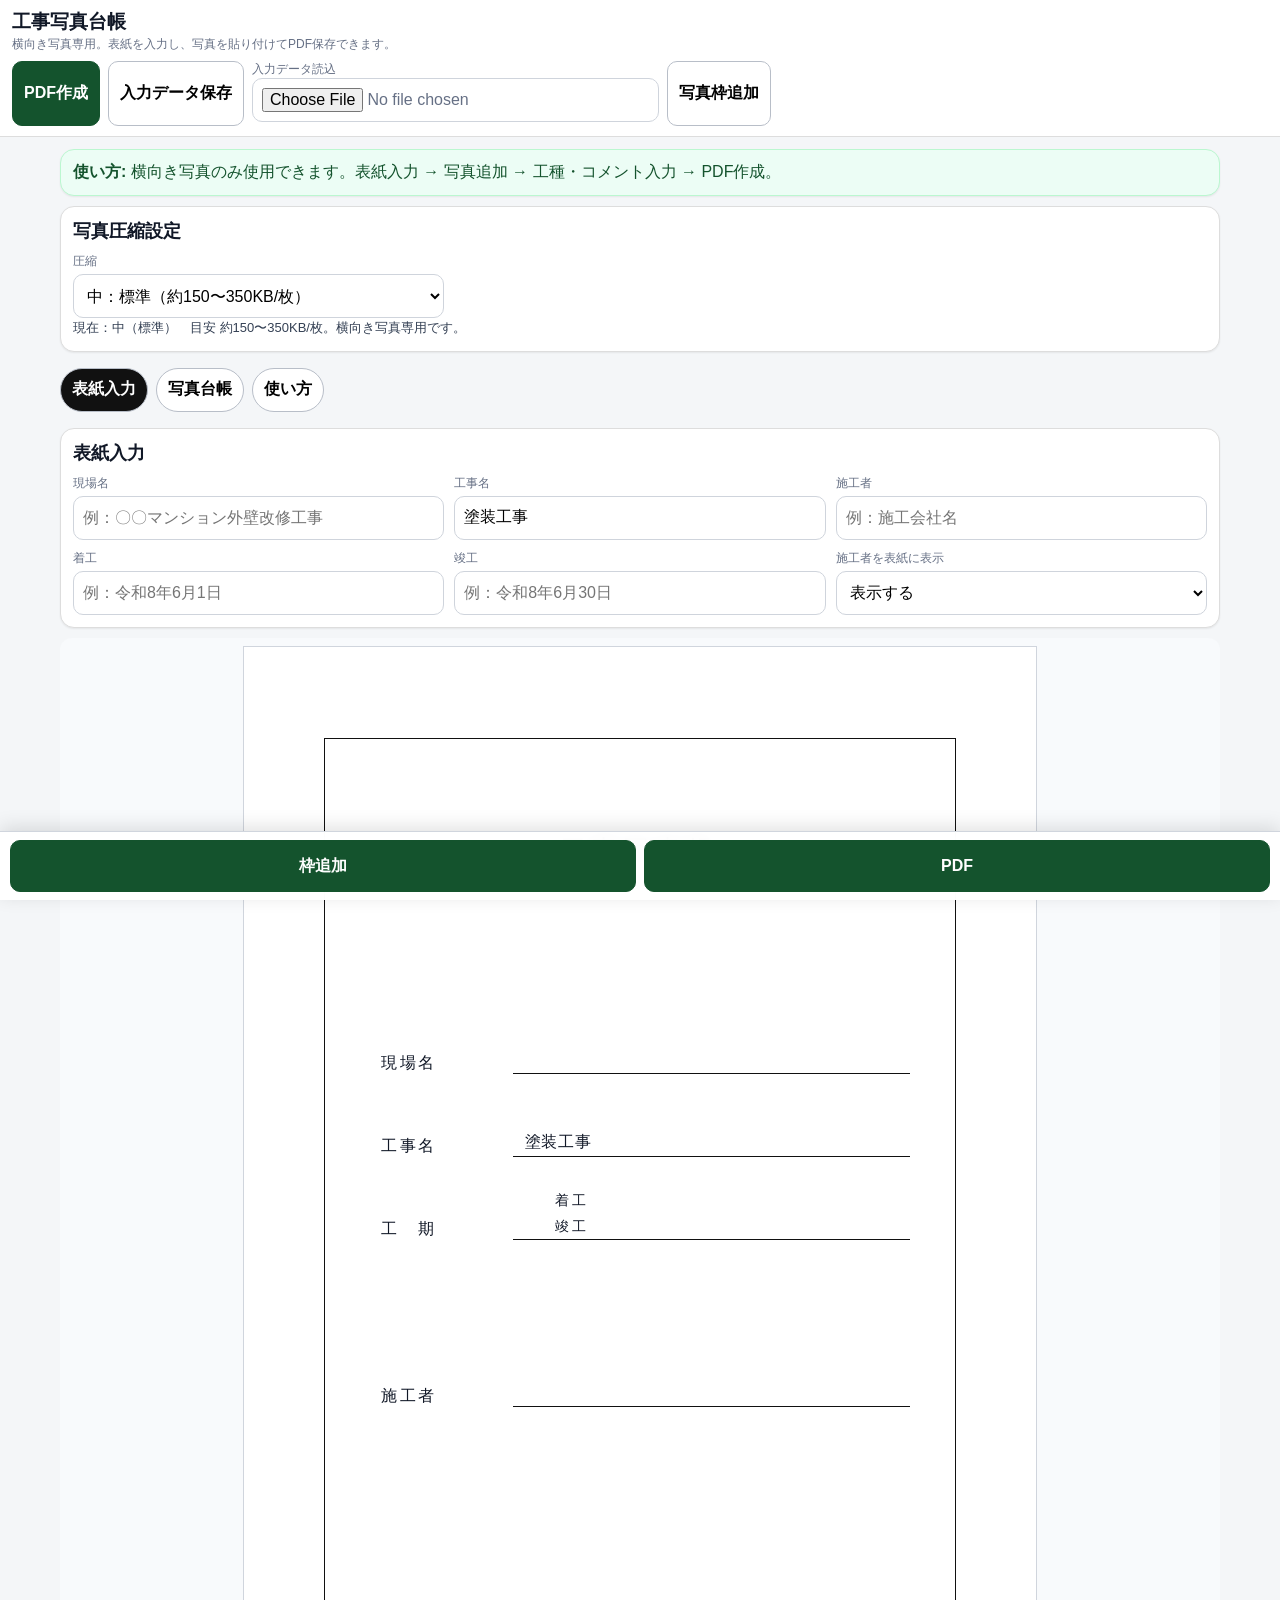
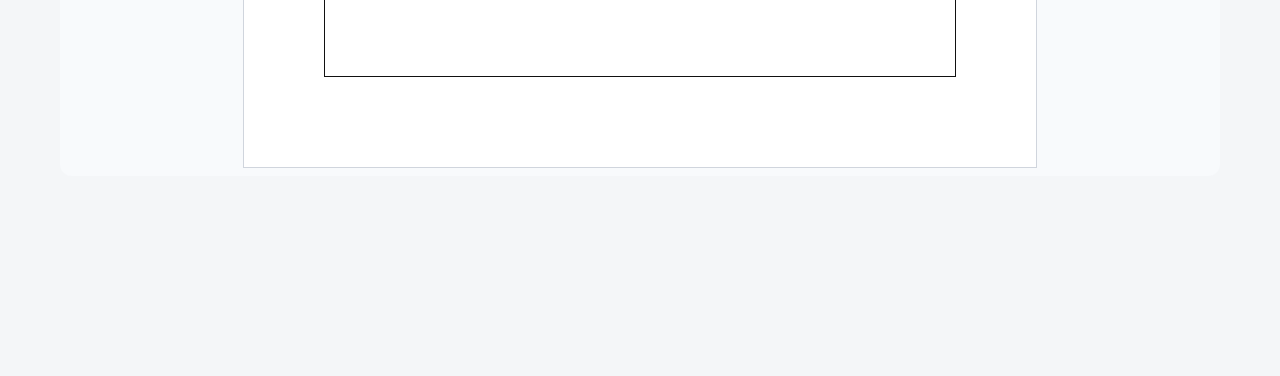
==== commit a15a5439: "Remove Yamazaki Tosou branding for sale version" ====
--- a/index.html
+++ b/index.html
@@ -3,7 +3,7 @@
 <head>
 <meta charset="utf-8">
 <meta name="viewport" content="width=device-width,initial-scale=1,viewport-fit=cover">
-<title>Yamazaki-Tosou 工事写真台帳</title>
+<title>工事写真台帳</title>
 <style>
 :root{--bg:#f4f6f8;--ink:#111827;--muted:#667085;--line:#111;--green:#14532d;--red:#7f1d1d;--paper:#fff;--safe-top:env(safe-area-inset-top);--safe-bottom:env(safe-area-inset-bottom)}
 *{box-sizing:border-box}html{-webkit-text-size-adjust:100%}body{margin:0;background:var(--bg);color:var(--ink);font-family:-apple-system,BlinkMacSystemFont,'Segoe UI','Yu Gothic','YuGothic','Hiragino Kaku Gothic ProN',Meiryo,sans-serif;padding-bottom:calc(78px + var(--safe-bottom))}button,input,select{font:inherit;font-size:16px!important;min-height:44px;border-radius:10px}button{border:1px solid #b8bec8;background:#fff;padding:9px 11px;font-weight:700}.primary{background:var(--green)!important;color:#fff!important;border-color:var(--green)!important}.danger{background:var(--red)!important;color:#fff!important;border-color:var(--red)!important}input,select{width:100%;border:1px solid #cfd4dc;padding:9px;background:#fff}label{font-size:12px;color:var(--muted);display:block;margin:0 0 4px}header{position:sticky;top:0;z-index:30;background:rgba(255,255,255,.96);border-bottom:1px solid #ddd;padding:calc(10px + var(--safe-top)) 12px 10px;backdrop-filter:blur(10px)}h1{font-size:19px;line-height:1.25;margin:0;font-weight:800}.sub{font-size:12px;color:var(--muted);line-height:1.45;margin-top:2px}main{max-width:1180px;margin:12px auto;padding:0 10px 110px}.panel{background:#fff;border:1px solid #ddd;border-radius:14px;padding:12px;margin:10px 0;box-shadow:0 1px 2px #0001}.ok{background:#ecfdf5;border-color:#bbf7d0;color:#14532d}.grid{display:grid;grid-template-columns:repeat(3,1fr);gap:10px}.toolbar{display:flex;gap:8px;flex-wrap:wrap;margin-top:8px}.tabs{display:flex;gap:8px;overflow:auto;padding:6px 0}.tab{white-space:nowrap;border-radius:999px}.tab.active{background:#111;color:#fff}.section{display:none}.section.active{display:block}h2{font-size:18px;margin:0 0 10px}.note{font-size:13px;line-height:1.6;color:#344054}
@@ -15,9 +15,9 @@
 </style>
 </head>
 <body>
-<header class="no-print"><h1>Yamazaki-Tosou 工事写真台帳</h1><div class="sub">横向き写真専用。表紙を入力し、写真を貼り付けてPDF保存できます。</div><div class="toolbar desktop-only"><button class="primary" data-global="pdf">PDF作成</button><button data-global="save">入力データ保存</button><label class="filebtn">入力データ読込<input id="jsonInput" type="file" accept="application/json"></label><button data-global="add">写真枠追加</button></div></header>
+<header class="no-print"><h1>工事写真台帳</h1><div class="sub">横向き写真専用。表紙を入力し、写真を貼り付けてPDF保存できます。</div><div class="toolbar desktop-only"><button class="primary" data-global="pdf">PDF作成</button><button data-global="save">入力データ保存</button><label class="filebtn">入力データ読込<input id="jsonInput" type="file" accept="application/json"></label><button data-global="add">写真枠追加</button></div></header>
 <main><div class="panel ok no-print"><b>使い方:</b> 横向き写真のみ使用できます。表紙入力 → 写真追加 → 工種・コメント入力 → PDF作成。</div><div class="panel no-print"><h2>写真圧縮設定</h2><div class="grid"><div><label>圧縮</label><select id="resizePreset"><option value="strong">大：強く圧縮・軽量（約80〜180KB/枚）</option><option value="middle" selected>中：標準（約150〜350KB/枚）</option><option value="light">小：軽く圧縮・画質優先（約300〜700KB/枚）</option></select></div></div><div id="status" class="note"></div></div><div class="tabs no-print"><button class="tab active" data-section="cover">表紙入力</button><button class="tab" data-section="ledger">写真台帳</button><button class="tab" data-section="help">使い方</button></div>
-<section id="cover" class="section active"><div class="panel no-print"><h2>表紙入力</h2><div class="grid"><div><label>現場名</label><input id="siteName" placeholder="例：〇〇マンション外壁改修工事"></div><div><label>工事名</label><input id="workName" value="塗装工事"></div><div><label>施工者</label><input id="contractorName" placeholder="例：山﨑塗装"></div><div><label>着工</label><input id="startDate" placeholder="例：令和8年6月1日"></div><div><label>竣工</label><input id="finishDate" placeholder="例：令和8年6月30日"></div><div><label>施工者を表紙に表示</label><select id="showContractor"><option value="yes">表示する</option><option value="no">表示しない</option></select></div></div></div><div class="cover-preview-wrap"><div id="coverPreview" class="cover-page"></div></div></section>
+<section id="cover" class="section active"><div class="panel no-print"><h2>表紙入力</h2><div class="grid"><div><label>現場名</label><input id="siteName" placeholder="例：〇〇マンション外壁改修工事"></div><div><label>工事名</label><input id="workName" value="塗装工事"></div><div><label>施工者</label><input id="contractorName" placeholder="例：施工会社名"></div><div><label>着工</label><input id="startDate" placeholder="例：令和8年6月1日"></div><div><label>竣工</label><input id="finishDate" placeholder="例：令和8年6月30日"></div><div><label>施工者を表紙に表示</label><select id="showContractor"><option value="yes">表示する</option><option value="no">表示しない</option></select></div></div></div><div class="cover-preview-wrap"><div id="coverPreview" class="cover-page"></div></div></section>
 <section id="ledger" class="section"><div class="panel no-print"><div class="toolbar"><button class="primary" data-global="add">写真枠追加</button><button data-global="renumber">No.振り直し</button></div></div><div id="ledgerList" class="ledger-list"></div></section><section id="help" class="section"><div class="panel"><h2>使い方</h2><p class="note">横向き写真のみ登録できます。縦向き写真を選んだ場合は登録せず警告します。自由入力欄は4行です。写真表示は枠いっぱい固定です。</p></div></section></main>
 <div class="bottom-bar no-print"><button class="primary" data-global="add">枠追加</button><button class="primary" data-global="pdf">PDF</button></div><div id="printRoot"></div>
 <script>
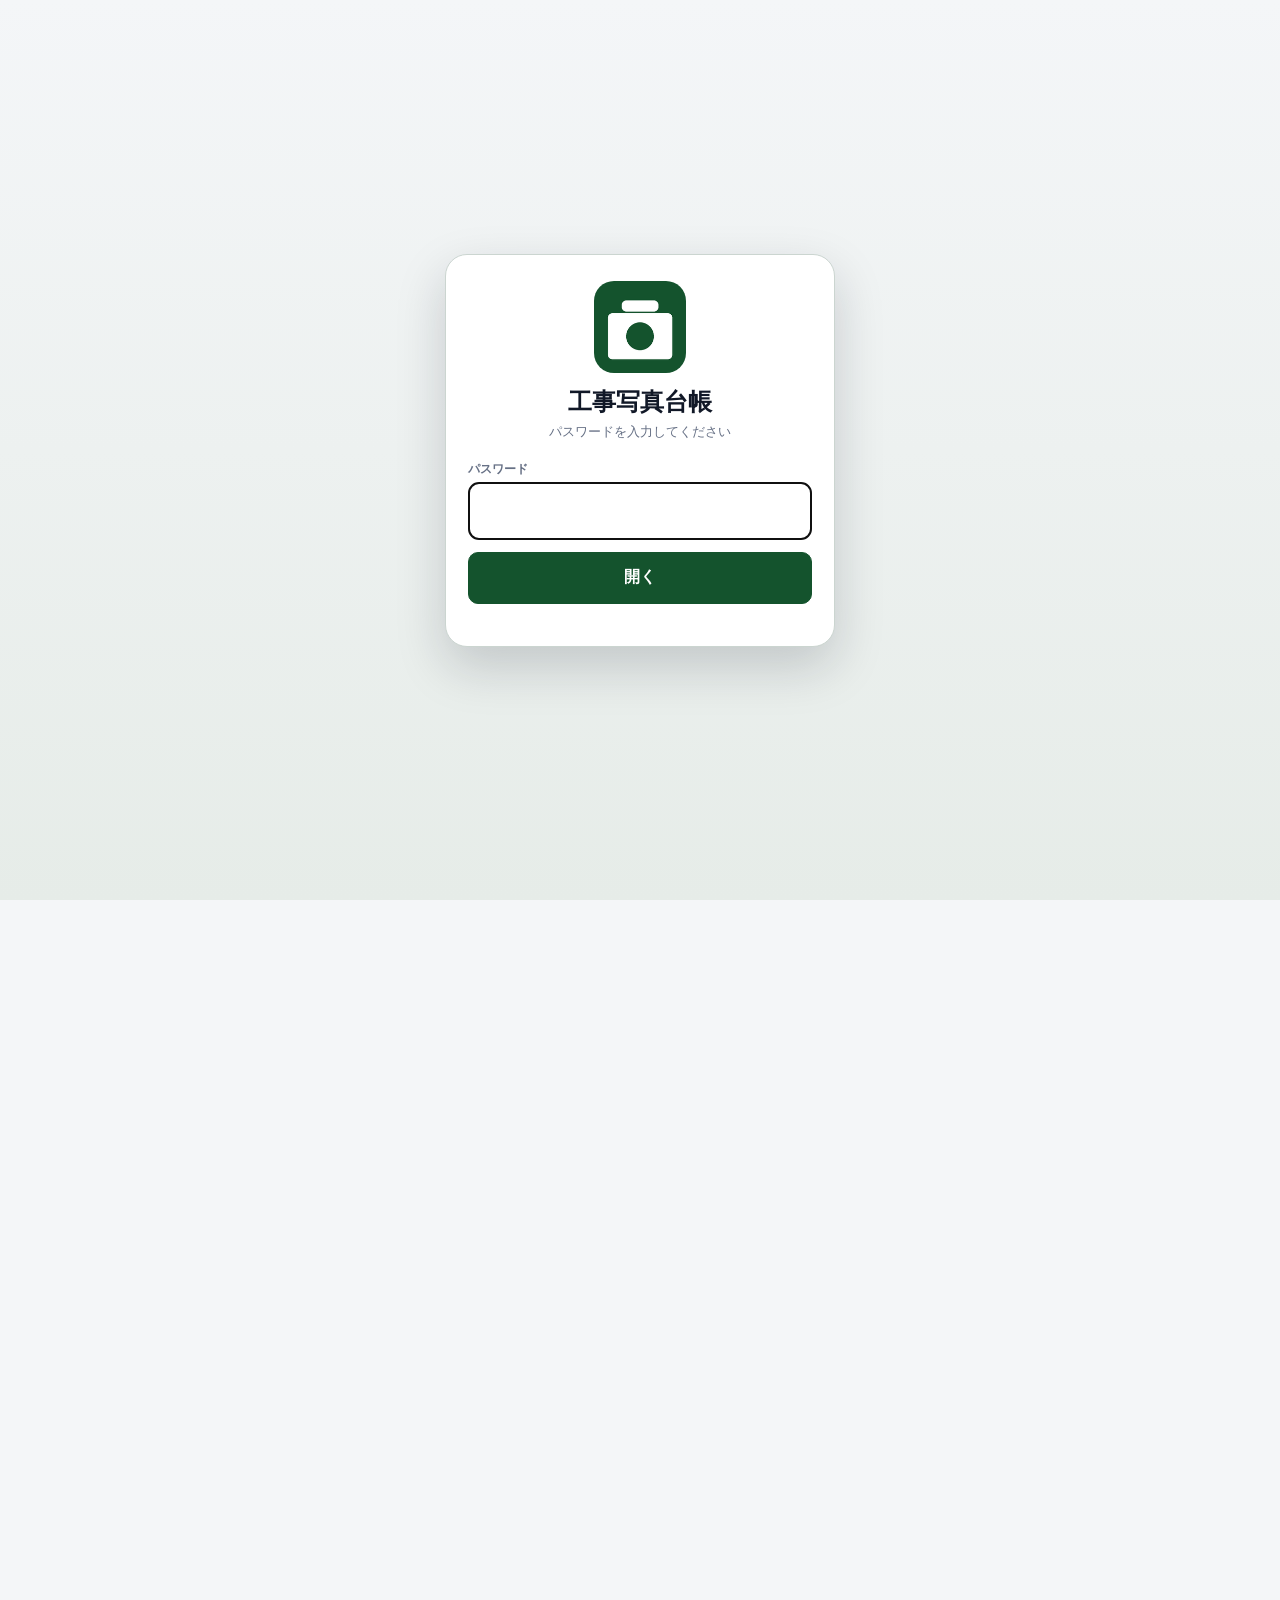
==== commit 11045751: "Fix PWA setup, add access gate, and separate field survey app" ====
--- a/index.html
+++ b/index.html
@@ -3,10 +3,19 @@
 <head>
 <meta charset="utf-8">
 <meta name="viewport" content="width=device-width,initial-scale=1,viewport-fit=cover">
+<meta name="theme-color" content="#14532d">
+<meta name="robots" content="noindex,nofollow,noarchive">
+<meta name="referrer" content="no-referrer">
+<meta name="apple-mobile-web-app-capable" content="yes">
+<meta name="apple-mobile-web-app-status-bar-style" content="default">
+<meta name="apple-mobile-web-app-title" content="写真台帳">
+<link rel="manifest" href="./manifest.webmanifest">
+<link rel="apple-touch-icon" href="./icons/icon-180.png">
 <title>工事写真台帳</title>
 <style>
 :root{--bg:#f4f6f8;--ink:#111827;--muted:#667085;--line:#111;--green:#14532d;--red:#7f1d1d;--paper:#fff;--safe-top:env(safe-area-inset-top);--safe-bottom:env(safe-area-inset-bottom)}
 *{box-sizing:border-box}html{-webkit-text-size-adjust:100%}body{margin:0;background:var(--bg);color:var(--ink);font-family:-apple-system,BlinkMacSystemFont,'Segoe UI','Yu Gothic','YuGothic','Hiragino Kaku Gothic ProN',Meiryo,sans-serif;padding-bottom:calc(78px + var(--safe-bottom))}button,input,select{font:inherit;font-size:16px!important;min-height:44px;border-radius:10px}button{border:1px solid #b8bec8;background:#fff;padding:9px 11px;font-weight:700}.primary{background:var(--green)!important;color:#fff!important;border-color:var(--green)!important}.danger{background:var(--red)!important;color:#fff!important;border-color:var(--red)!important}input,select{width:100%;border:1px solid #cfd4dc;padding:9px;background:#fff}label{font-size:12px;color:var(--muted);display:block;margin:0 0 4px}header{position:sticky;top:0;z-index:30;background:rgba(255,255,255,.96);border-bottom:1px solid #ddd;padding:calc(10px + var(--safe-top)) 12px 10px;backdrop-filter:blur(10px)}h1{font-size:19px;line-height:1.25;margin:0;font-weight:800}.sub{font-size:12px;color:var(--muted);line-height:1.45;margin-top:2px}main{max-width:1180px;margin:12px auto;padding:0 10px 110px}.panel{background:#fff;border:1px solid #ddd;border-radius:14px;padding:12px;margin:10px 0;box-shadow:0 1px 2px #0001}.ok{background:#ecfdf5;border-color:#bbf7d0;color:#14532d}.grid{display:grid;grid-template-columns:repeat(3,1fr);gap:10px}.toolbar{display:flex;gap:8px;flex-wrap:wrap;margin-top:8px}.tabs{display:flex;gap:8px;overflow:auto;padding:6px 0}.tab{white-space:nowrap;border-radius:999px}.tab.active{background:#111;color:#fff}.section{display:none}.section.active{display:block}h2{font-size:18px;margin:0 0 10px}.note{font-size:13px;line-height:1.6;color:#344054}
+.access-locked{overflow:hidden}.access-locked>header,.access-locked>main,.access-locked>.bottom-bar,.access-locked>#printRoot{visibility:hidden}.accessGate{position:fixed;inset:0;z-index:1000;display:grid;place-items:center;padding:calc(24px + var(--safe-top)) 22px calc(24px + var(--safe-bottom));background:linear-gradient(180deg,#f4f6f8,#e6ece8)}.accessGate[hidden]{display:none}.accessPanel{width:min(100%,390px);padding:26px 22px 22px;text-align:center;border:1px solid #cbd5d0;border-radius:22px;background:#fff;box-shadow:0 20px 50px rgba(17,24,39,.18)}.accessIcon{width:92px;height:92px;border-radius:20px;display:block;margin:0 auto 14px}.accessPanel h1{font-size:24px;margin:0 0 6px}.accessPanel p{font-size:13px;color:#667085;margin:0 0 20px}.accessPanel label{text-align:left;font-weight:800}.accessInput{width:100%;height:58px;text-align:center;font-size:27px!important;font-weight:900;letter-spacing:.28em;padding-left:calc(9px + .28em)}.accessButton{width:100%;height:52px;margin-top:12px;background:#14532d;color:#fff;border-color:#14532d}.accessError{min-height:20px;color:#b42318;font-size:12px;font-weight:800;padding-top:8px}
 .cover-preview-wrap{overflow:auto;padding:8px;background:#f8fafc;border-radius:12px}.cover-page{width:210mm;height:297mm;background:var(--paper);margin:0 auto;border:1px solid #d0d5dd;position:relative;padding:24mm 21mm}.cover-inner{height:100%;border:1.4pt solid var(--line);padding:20mm 12mm 12mm;overflow:hidden}.cover-title{text-align:center;font-size:24px;letter-spacing:.32em;font-family:'Yu Mincho','YuMincho','Hiragino Mincho ProN','MS Mincho',serif;font-weight:500;border-bottom:1.4pt solid var(--line);margin:5mm 20mm 18mm;padding-bottom:3mm;white-space:nowrap}.cover-spacer{height:12mm}.cover-row{display:grid;grid-template-columns:38mm minmax(0,1fr);align-items:end;min-height:22mm;font-family:'Yu Mincho','YuMincho','Hiragino Mincho ProN','MS Mincho',serif;font-size:16px;letter-spacing:.16em}.cover-label{padding-left:3mm;white-space:nowrap}.cover-value{border-bottom:1.2pt solid var(--line);min-height:10mm;padding:0 3mm 1.2mm;letter-spacing:.04em;display:flex;align-items:flex-end;line-height:1.18;max-width:100%;overflow:hidden;overflow-wrap:anywhere;word-break:break-word;white-space:normal}.cover-period{display:grid;grid-template-columns:25mm minmax(0,1fr);gap:4mm;align-items:end;width:100%}.cover-sub-label{text-align:center;letter-spacing:.18em;font-size:.9em;padding-top:2.2mm;align-self:end}.cover-contractor{margin-top:22mm}.cover-inner.no-contractor .cover-spacer{height:16mm}.cover-inner.no-contractor .cover-row{min-height:24mm}
 .ledger-list{display:grid;gap:12px}.entry-card{background:#fff;border:1px solid #d0d5dd;border-radius:14px;padding:10px;display:grid;grid-template-columns:minmax(280px,1fr) 210px;gap:12px;align-items:stretch}.photo-box{border:2px dashed #9ca3af;background:#fafafa;display:flex;align-items:center;justify-content:center;text-align:center;color:#667085;position:relative;overflow:hidden;border-radius:10px;aspect-ratio:16/9;min-height:220px}.photo-box img{width:100%;height:100%;object-fit:cover;object-position:center center;display:block}.side-box{border:1.4pt solid var(--line);background:#fff;display:grid;grid-template-rows:42px 46px repeat(4,42px);font-family:'Yu Gothic','YuGothic',Meiryo,sans-serif;overflow:hidden}.side-row{border-bottom:1.1pt solid var(--line);display:grid;align-items:center}.side-row:last-child{border-bottom:0}.side-no{grid-template-columns:54px 1fr}.no-label,.work-label{border-right:1.1pt solid var(--line);padding-left:10px;font-size:17px;height:100%;display:flex;align-items:center}.work-row{grid-template-columns:54px 1fr}.side-box input{border:0;border-radius:0;min-height:0;height:100%;font-size:16px!important;padding:3px 8px}.side-box input.no-input{font-size:20px!important;text-align:center;font-weight:700;padding:0 4px}.note-line{border-bottom:1.1pt dotted #777}.card-footer{grid-column:1/-1;display:grid;grid-template-columns:2fr 1fr 1fr 1fr;gap:8px;align-items:end}.photo-file label{font-size:12px;color:#344054;font-weight:700;margin-bottom:3px}.photo-file input{font-size:14px!important;min-height:40px;padding:6px;background:#fff}.card-footer button{font-size:14px!important;min-height:40px;padding:6px 8px}
 #printRoot{display:none}.print-page{width:210mm;height:297mm;background:#fff;position:relative;overflow:hidden;page-break-after:always;break-after:page}.print-page:last-child{page-break-after:auto;break-after:auto}.photo-print-page{padding:14mm 14mm 12mm}.print-entry{height:80mm;display:grid;grid-template-columns:1fr 50mm;gap:12mm;align-items:stretch;margin-bottom:9mm}.print-entry:last-child{margin-bottom:0}.print-photo{border:1.4pt solid var(--line);height:100%;display:flex;align-items:center;justify-content:center;overflow:hidden;background:#fff}.print-photo img{width:100%;height:100%;object-fit:cover;object-position:center center;display:block}.print-info{border:1.4pt solid var(--line);height:100%;display:grid;grid-template-rows:11mm 14mm repeat(4,1fr);font-family:'Yu Gothic','YuGothic',Meiryo,sans-serif}.print-no{border-bottom:1.1pt solid var(--line);font-size:16px;padding:1.8mm 4mm}.print-work{border-bottom:1.1pt double var(--line);display:grid;grid-template-columns:14mm 1fr;align-items:center}.print-work-label{font-size:13px;padding-left:3mm;border-right:1.1pt solid var(--line);height:100%;display:flex;align-items:center}.print-work-text{font-size:13px;text-align:center}.print-line{border-bottom:1.1pt dotted #777;display:flex;align-items:center;justify-content:center;text-align:center;font-size:13px;line-height:1.2;padding:0 2mm;white-space:pre-wrap}.print-line:last-child{border-bottom:0}.bottom-bar{position:fixed;left:0;right:0;bottom:0;z-index:60;display:grid;grid-template-columns:1fr 1fr;gap:8px;padding:8px 10px calc(8px + var(--safe-bottom));background:rgba(255,255,255,.96);border-top:1px solid #d0d5dd;box-shadow:0 -4px 18px rgba(0,0,0,.12);backdrop-filter:blur(10px)}.bottom-bar button{min-height:52px}
@@ -14,7 +23,7 @@
 @media print{@page{size:A4 portrait;margin:10mm 8mm 14mm 8mm}html,body{background:#fff!important;margin:0!important;padding:0!important;width:auto!important;height:auto!important;-webkit-print-color-adjust:exact;print-color-adjust:exact}header,main,.bottom-bar,.no-print{display:none!important}#printRoot{display:block!important;width:100%!important;margin:0!important;padding:0!important}.print-page{width:100%!important;height:205mm!important;min-height:0!important;margin:0 auto!important;padding:0!important;border:0!important;overflow:hidden!important;page-break-after:always;break-after:page}.print-page:last-child{page-break-after:auto!important;break-after:auto!important}.cover-page{width:100%!important;height:205mm!important;aspect-ratio:auto!important;padding:0!important;background:#fff!important}.cover-inner{height:100%!important;padding:11mm 9mm 8mm!important}.cover-title{font-size:17px!important;margin:3mm 16mm 11mm!important;padding-bottom:3mm!important}.cover-spacer{height:8mm!important}.cover-row{font-size:11.5px!important;min-height:15mm!important;grid-template-columns:24mm minmax(0,1fr)!important}.cover-value{min-height:7mm!important}.cover-period{grid-template-columns:17mm minmax(0,1fr)!important}.cover-contractor{margin-top:10mm!important}.photo-print-page{height:205mm!important;padding:0!important;display:flex!important;flex-direction:column!important;justify-content:space-between!important}.print-entry{height:60mm!important;grid-template-columns:1fr 42mm!important;gap:6mm!important;margin:0!important}.print-photo{height:100%!important}.print-info{grid-template-rows:8mm 10mm repeat(4,1fr)!important}.print-no{font-size:11px!important;padding:1mm 2.2mm!important}.print-work{grid-template-columns:10mm 1fr!important}.print-work-label,.print-work-text,.print-line{font-size:9.5px!important}.print-line{padding:0 1mm!important}}
 </style>
 </head>
-<body>
+<body class="access-locked">
 <header class="no-print"><h1>工事写真台帳</h1><div class="sub">横向き写真専用。表紙を入力し、写真を貼り付けてPDF保存できます。</div><div class="toolbar desktop-only"><button class="primary" data-global="pdf">PDF作成</button><button data-global="save">入力データ保存</button><label class="filebtn">入力データ読込<input id="jsonInput" type="file" accept="application/json"></label><button data-global="add">写真枠追加</button></div></header>
 <main><div class="panel ok no-print"><b>使い方:</b> 横向き写真のみ使用できます。表紙入力 → 写真追加 → 工種・コメント入力 → PDF作成。</div><div class="panel no-print"><h2>写真圧縮設定</h2><div class="grid"><div><label>圧縮</label><select id="resizePreset"><option value="strong">大：強く圧縮・軽量（約80〜180KB/枚）</option><option value="middle" selected>中：標準（約150〜350KB/枚）</option><option value="light">小：軽く圧縮・画質優先（約300〜700KB/枚）</option></select></div></div><div id="status" class="note"></div></div><div class="tabs no-print"><button class="tab active" data-section="cover">表紙入力</button><button class="tab" data-section="ledger">写真台帳</button><button class="tab" data-section="help">使い方</button></div>
 <section id="cover" class="section active"><div class="panel no-print"><h2>表紙入力</h2><div class="grid"><div><label>現場名</label><input id="siteName" placeholder="例：〇〇マンション外壁改修工事"></div><div><label>工事名</label><input id="workName" value="塗装工事"></div><div><label>施工者</label><input id="contractorName" placeholder="例：施工会社名"></div><div><label>着工</label><input id="startDate" placeholder="例：令和8年6月1日"></div><div><label>竣工</label><input id="finishDate" placeholder="例：令和8年6月30日"></div><div><label>施工者を表紙に表示</label><select id="showContractor"><option value="yes">表示する</option><option value="no">表示しない</option></select></div></div></div><div class="cover-preview-wrap"><div id="coverPreview" class="cover-page"></div></div></section>
@@ -40,5 +49,6 @@
 この内容でPDF作成しますか？`;if(!confirm(msg))return;const old=document.title;document.title=name;setTimeout(()=>{window.print();setTimeout(()=>document.title=old,800)},150)}
 document.addEventListener('click',e=>{const s=e.target.closest('[data-section]');if(s){document.querySelectorAll('.section').forEach(x=>x.classList.remove('active'));$(s.dataset.section).classList.add('active');document.querySelectorAll('.tab').forEach(x=>x.classList.remove('active'));s.classList.add('active')}const g=e.target.closest('[data-global]');if(g){const a=g.dataset.global;if(a==='add')addEntry();if(a==='pdf')printPdf();if(a==='save')exportJson();if(a==='renumber')renumber()}});$('ledgerList').addEventListener('click',e=>{const b=e.target.closest('[data-action]');if(!b)return;const i=Number(b.dataset.index),a=b.dataset.action;if(a==='delphoto')delPhoto(i);if(a==='delcomment')delComment(i);if(a==='delcard')delCard(i)});$('ledgerList').addEventListener('change',e=>{const file=e.target.closest('.photo-input');if(file){const i=Number(file.dataset.index);if(file.files&&file.files[0])loadImage(file.files[0],i);file.value='';return}});['siteName','workName','startDate','finishDate','contractorName'].forEach(id=>$(id).addEventListener('input',renderCover));$('showContractor').addEventListener('change',renderCover);$('resizePreset').addEventListener('change',updatePreset);$('jsonInput').addEventListener('change',importJson);updatePreset();renderCover();renderLedger();
 </script>
+<script src="./access.js" defer></script>
 </body>
-</html>+</html>
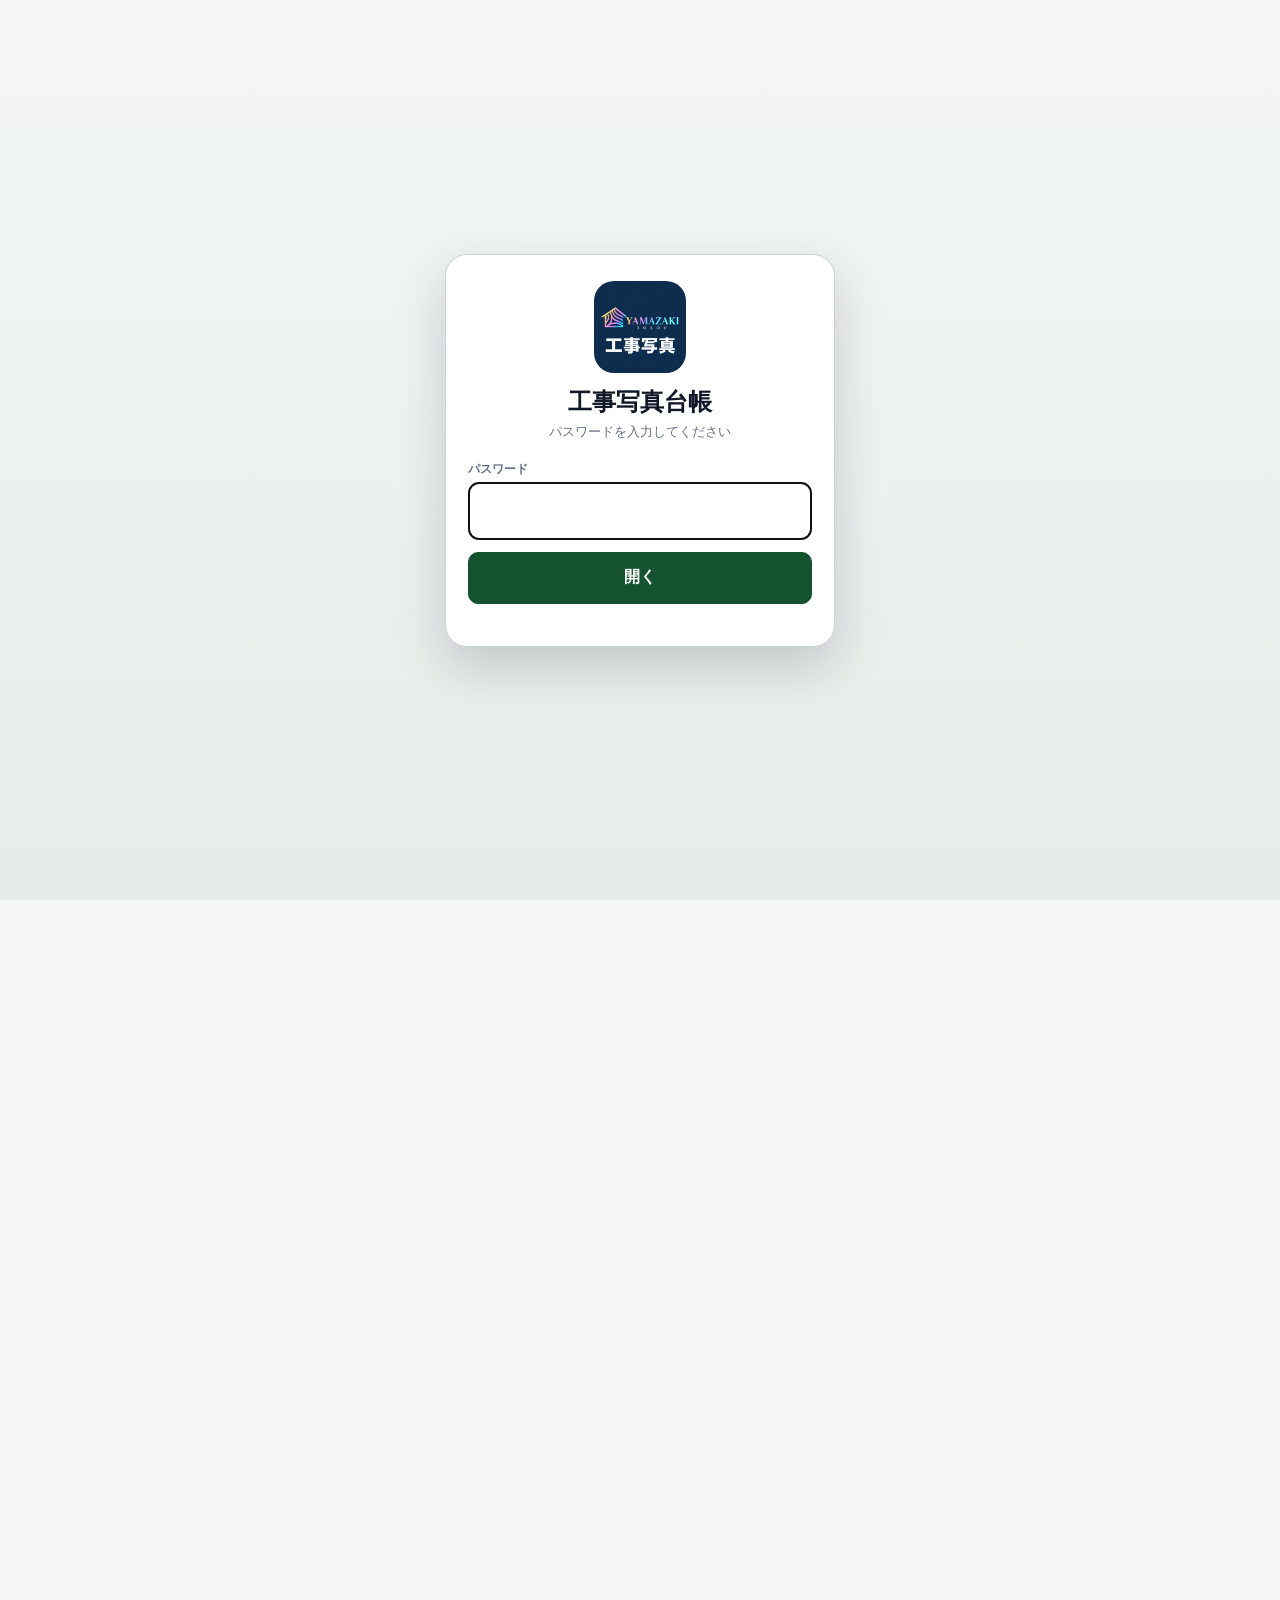
==== commit 81019fba: "Adopt Yamazaki photo ledger logo and PWA icon" ====
--- a/index.html
+++ b/index.html
@@ -10,11 +10,11 @@
 <meta name="apple-mobile-web-app-status-bar-style" content="default">
 <meta name="apple-mobile-web-app-title" content="写真台帳">
 <link rel="manifest" href="./manifest.webmanifest">
-<link rel="apple-touch-icon" href="./icons/icon-180.png">
+<link rel="apple-touch-icon" sizes="1254x1254" href="./icons/icon-photo-1254.png?v=1">
 <title>工事写真台帳</title>
 <style>
 :root{--bg:#f4f6f8;--ink:#111827;--muted:#667085;--line:#111;--green:#14532d;--red:#7f1d1d;--paper:#fff;--safe-top:env(safe-area-inset-top);--safe-bottom:env(safe-area-inset-bottom)}
-*{box-sizing:border-box}html{-webkit-text-size-adjust:100%}body{margin:0;background:var(--bg);color:var(--ink);font-family:-apple-system,BlinkMacSystemFont,'Segoe UI','Yu Gothic','YuGothic','Hiragino Kaku Gothic ProN',Meiryo,sans-serif;padding-bottom:calc(78px + var(--safe-bottom))}button,input,select{font:inherit;font-size:16px!important;min-height:44px;border-radius:10px}button{border:1px solid #b8bec8;background:#fff;padding:9px 11px;font-weight:700}.primary{background:var(--green)!important;color:#fff!important;border-color:var(--green)!important}.danger{background:var(--red)!important;color:#fff!important;border-color:var(--red)!important}input,select{width:100%;border:1px solid #cfd4dc;padding:9px;background:#fff}label{font-size:12px;color:var(--muted);display:block;margin:0 0 4px}header{position:sticky;top:0;z-index:30;background:rgba(255,255,255,.96);border-bottom:1px solid #ddd;padding:calc(10px + var(--safe-top)) 12px 10px;backdrop-filter:blur(10px)}h1{font-size:19px;line-height:1.25;margin:0;font-weight:800}.sub{font-size:12px;color:var(--muted);line-height:1.45;margin-top:2px}main{max-width:1180px;margin:12px auto;padding:0 10px 110px}.panel{background:#fff;border:1px solid #ddd;border-radius:14px;padding:12px;margin:10px 0;box-shadow:0 1px 2px #0001}.ok{background:#ecfdf5;border-color:#bbf7d0;color:#14532d}.grid{display:grid;grid-template-columns:repeat(3,1fr);gap:10px}.toolbar{display:flex;gap:8px;flex-wrap:wrap;margin-top:8px}.tabs{display:flex;gap:8px;overflow:auto;padding:6px 0}.tab{white-space:nowrap;border-radius:999px}.tab.active{background:#111;color:#fff}.section{display:none}.section.active{display:block}h2{font-size:18px;margin:0 0 10px}.note{font-size:13px;line-height:1.6;color:#344054}
+*{box-sizing:border-box}html{-webkit-text-size-adjust:100%}body{margin:0;background:var(--bg);color:var(--ink);font-family:-apple-system,BlinkMacSystemFont,'Segoe UI','Yu Gothic','YuGothic','Hiragino Kaku Gothic ProN',Meiryo,sans-serif;padding-bottom:calc(78px + var(--safe-bottom))}button,input,select{font:inherit;font-size:16px!important;min-height:44px;border-radius:10px}button{border:1px solid #b8bec8;background:#fff;padding:9px 11px;font-weight:700}.primary{background:var(--green)!important;color:#fff!important;border-color:var(--green)!important}.danger{background:var(--red)!important;color:#fff!important;border-color:var(--red)!important}input,select{width:100%;border:1px solid #cfd4dc;padding:9px;background:#fff}label{font-size:12px;color:var(--muted);display:block;margin:0 0 4px}header{position:sticky;top:0;z-index:30;background:rgba(255,255,255,.96);border-bottom:1px solid #ddd;padding:calc(10px + var(--safe-top)) 12px 10px;backdrop-filter:blur(10px)}.appBrand{display:flex;align-items:center;gap:10px}.appLogo{width:56px;height:56px;border-radius:13px;display:block;object-fit:cover;flex:0 0 auto}.appTitle{min-width:0}h1{font-size:19px;line-height:1.25;margin:0;font-weight:800}.sub{font-size:12px;color:var(--muted);line-height:1.45;margin-top:2px}main{max-width:1180px;margin:12px auto;padding:0 10px 110px}.panel{background:#fff;border:1px solid #ddd;border-radius:14px;padding:12px;margin:10px 0;box-shadow:0 1px 2px #0001}.ok{background:#ecfdf5;border-color:#bbf7d0;color:#14532d}.grid{display:grid;grid-template-columns:repeat(3,1fr);gap:10px}.toolbar{display:flex;gap:8px;flex-wrap:wrap;margin-top:8px}.tabs{display:flex;gap:8px;overflow:auto;padding:6px 0}.tab{white-space:nowrap;border-radius:999px}.tab.active{background:#111;color:#fff}.section{display:none}.section.active{display:block}h2{font-size:18px;margin:0 0 10px}.note{font-size:13px;line-height:1.6;color:#344054}
 .access-locked{overflow:hidden}.access-locked>header,.access-locked>main,.access-locked>.bottom-bar,.access-locked>#printRoot{visibility:hidden}.accessGate{position:fixed;inset:0;z-index:1000;display:grid;place-items:center;padding:calc(24px + var(--safe-top)) 22px calc(24px + var(--safe-bottom));background:linear-gradient(180deg,#f4f6f8,#e6ece8)}.accessGate[hidden]{display:none}.accessPanel{width:min(100%,390px);padding:26px 22px 22px;text-align:center;border:1px solid #cbd5d0;border-radius:22px;background:#fff;box-shadow:0 20px 50px rgba(17,24,39,.18)}.accessIcon{width:92px;height:92px;border-radius:20px;display:block;margin:0 auto 14px}.accessPanel h1{font-size:24px;margin:0 0 6px}.accessPanel p{font-size:13px;color:#667085;margin:0 0 20px}.accessPanel label{text-align:left;font-weight:800}.accessInput{width:100%;height:58px;text-align:center;font-size:27px!important;font-weight:900;letter-spacing:.28em;padding-left:calc(9px + .28em)}.accessButton{width:100%;height:52px;margin-top:12px;background:#14532d;color:#fff;border-color:#14532d}.accessError{min-height:20px;color:#b42318;font-size:12px;font-weight:800;padding-top:8px}
 .cover-preview-wrap{overflow:auto;padding:8px;background:#f8fafc;border-radius:12px}.cover-page{width:210mm;height:297mm;background:var(--paper);margin:0 auto;border:1px solid #d0d5dd;position:relative;padding:24mm 21mm}.cover-inner{height:100%;border:1.4pt solid var(--line);padding:20mm 12mm 12mm;overflow:hidden}.cover-title{text-align:center;font-size:24px;letter-spacing:.32em;font-family:'Yu Mincho','YuMincho','Hiragino Mincho ProN','MS Mincho',serif;font-weight:500;border-bottom:1.4pt solid var(--line);margin:5mm 20mm 18mm;padding-bottom:3mm;white-space:nowrap}.cover-spacer{height:12mm}.cover-row{display:grid;grid-template-columns:38mm minmax(0,1fr);align-items:end;min-height:22mm;font-family:'Yu Mincho','YuMincho','Hiragino Mincho ProN','MS Mincho',serif;font-size:16px;letter-spacing:.16em}.cover-label{padding-left:3mm;white-space:nowrap}.cover-value{border-bottom:1.2pt solid var(--line);min-height:10mm;padding:0 3mm 1.2mm;letter-spacing:.04em;display:flex;align-items:flex-end;line-height:1.18;max-width:100%;overflow:hidden;overflow-wrap:anywhere;word-break:break-word;white-space:normal}.cover-period{display:grid;grid-template-columns:25mm minmax(0,1fr);gap:4mm;align-items:end;width:100%}.cover-sub-label{text-align:center;letter-spacing:.18em;font-size:.9em;padding-top:2.2mm;align-self:end}.cover-contractor{margin-top:22mm}.cover-inner.no-contractor .cover-spacer{height:16mm}.cover-inner.no-contractor .cover-row{min-height:24mm}
 .ledger-list{display:grid;gap:12px}.entry-card{background:#fff;border:1px solid #d0d5dd;border-radius:14px;padding:10px;display:grid;grid-template-columns:minmax(280px,1fr) 210px;gap:12px;align-items:stretch}.photo-box{border:2px dashed #9ca3af;background:#fafafa;display:flex;align-items:center;justify-content:center;text-align:center;color:#667085;position:relative;overflow:hidden;border-radius:10px;aspect-ratio:16/9;min-height:220px}.photo-box img{width:100%;height:100%;object-fit:cover;object-position:center center;display:block}.side-box{border:1.4pt solid var(--line);background:#fff;display:grid;grid-template-rows:42px 46px repeat(4,42px);font-family:'Yu Gothic','YuGothic',Meiryo,sans-serif;overflow:hidden}.side-row{border-bottom:1.1pt solid var(--line);display:grid;align-items:center}.side-row:last-child{border-bottom:0}.side-no{grid-template-columns:54px 1fr}.no-label,.work-label{border-right:1.1pt solid var(--line);padding-left:10px;font-size:17px;height:100%;display:flex;align-items:center}.work-row{grid-template-columns:54px 1fr}.side-box input{border:0;border-radius:0;min-height:0;height:100%;font-size:16px!important;padding:3px 8px}.side-box input.no-input{font-size:20px!important;text-align:center;font-weight:700;padding:0 4px}.note-line{border-bottom:1.1pt dotted #777}.card-footer{grid-column:1/-1;display:grid;grid-template-columns:2fr 1fr 1fr 1fr;gap:8px;align-items:end}.photo-file label{font-size:12px;color:#344054;font-weight:700;margin-bottom:3px}.photo-file input{font-size:14px!important;min-height:40px;padding:6px;background:#fff}.card-footer button{font-size:14px!important;min-height:40px;padding:6px 8px}
@@ -24,7 +24,7 @@
 </style>
 </head>
 <body class="access-locked">
-<header class="no-print"><h1>工事写真台帳</h1><div class="sub">横向き写真専用。表紙を入力し、写真を貼り付けてPDF保存できます。</div><div class="toolbar desktop-only"><button class="primary" data-global="pdf">PDF作成</button><button data-global="save">入力データ保存</button><label class="filebtn">入力データ読込<input id="jsonInput" type="file" accept="application/json"></label><button data-global="add">写真枠追加</button></div></header>
+<header class="no-print"><div class="appBrand"><img class="appLogo" src="./icons/icon-photo-1254.png?v=1" alt="山﨑塗装 工事写真"><div class="appTitle"><h1>工事写真台帳</h1><div class="sub">横向き写真専用。表紙を入力し、写真を貼り付けてPDF保存できます。</div></div></div><div class="toolbar desktop-only"><button class="primary" data-global="pdf">PDF作成</button><button data-global="save">入力データ保存</button><label class="filebtn">入力データ読込<input id="jsonInput" type="file" accept="application/json"></label><button data-global="add">写真枠追加</button></div></header>
 <main><div class="panel ok no-print"><b>使い方:</b> 横向き写真のみ使用できます。表紙入力 → 写真追加 → 工種・コメント入力 → PDF作成。</div><div class="panel no-print"><h2>写真圧縮設定</h2><div class="grid"><div><label>圧縮</label><select id="resizePreset"><option value="strong">大：強く圧縮・軽量（約80〜180KB/枚）</option><option value="middle" selected>中：標準（約150〜350KB/枚）</option><option value="light">小：軽く圧縮・画質優先（約300〜700KB/枚）</option></select></div></div><div id="status" class="note"></div></div><div class="tabs no-print"><button class="tab active" data-section="cover">表紙入力</button><button class="tab" data-section="ledger">写真台帳</button><button class="tab" data-section="help">使い方</button></div>
 <section id="cover" class="section active"><div class="panel no-print"><h2>表紙入力</h2><div class="grid"><div><label>現場名</label><input id="siteName" placeholder="例：〇〇マンション外壁改修工事"></div><div><label>工事名</label><input id="workName" value="塗装工事"></div><div><label>施工者</label><input id="contractorName" placeholder="例：施工会社名"></div><div><label>着工</label><input id="startDate" placeholder="例：令和8年6月1日"></div><div><label>竣工</label><input id="finishDate" placeholder="例：令和8年6月30日"></div><div><label>施工者を表紙に表示</label><select id="showContractor"><option value="yes">表示する</option><option value="no">表示しない</option></select></div></div></div><div class="cover-preview-wrap"><div id="coverPreview" class="cover-page"></div></div></section>
 <section id="ledger" class="section"><div class="panel no-print"><div class="toolbar"><button class="primary" data-global="add">写真枠追加</button><button data-global="renumber">No.振り直し</button></div></div><div id="ledgerList" class="ledger-list"></div></section><section id="help" class="section"><div class="panel"><h2>使い方</h2><p class="note">横向き写真のみ登録できます。縦向き写真を選んだ場合は登録せず警告します。自由入力欄は4行です。写真表示は枠いっぱい固定です。</p></div></section></main>
